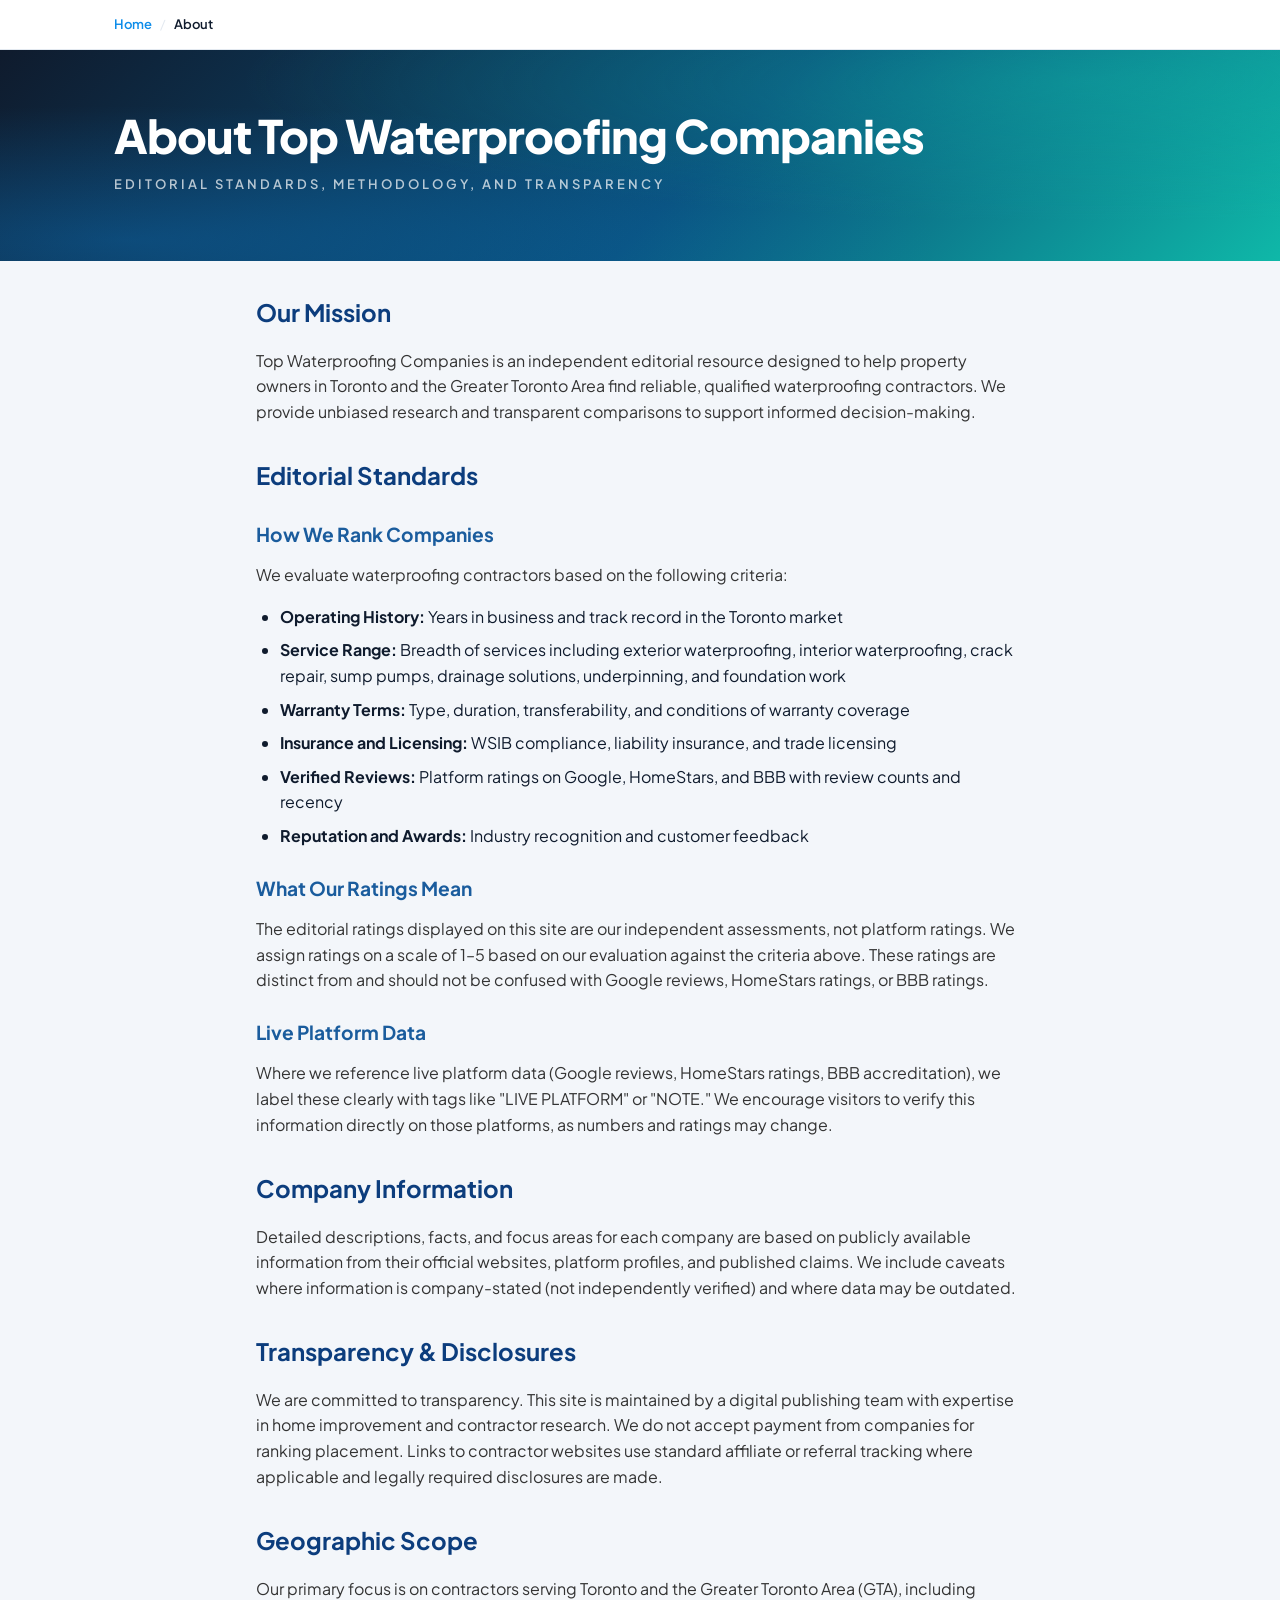
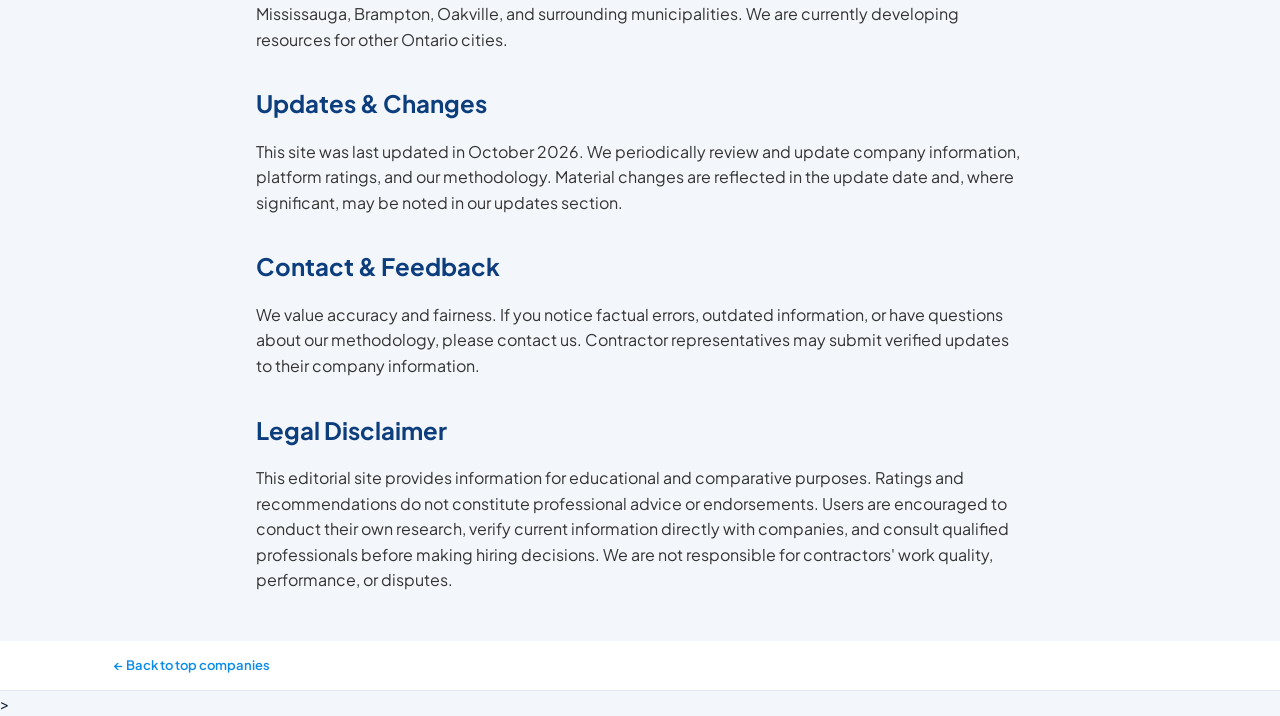
==== about.html @ f8b4b71c "fix content AI Readiness" ====
<!DOCTYPE html>
<html lang="en">
<head>
  <meta charset="UTF-8" />
  <meta name="viewport" content="width=device-width, initial-scale=1.0" />
  <title>About Top Waterproofing Companies – Editorial Standards & Transparency</title>
  <meta name="description" content="Learn about our editorial process, methodology for ranking waterproofing companies, and our commitment to transparency and accuracy." />
  <link rel="stylesheet" href="https://unicons.iconscout.com/release/v4.0.8/css/line.css" />
  <link rel="stylesheet" href="styles/main.css" />
  <style>
    .content-section {
      max-width: 800px;
      margin: 2rem auto;
      padding: 0 1rem;
    }
    .content-section h2 {
      font-size: 1.5rem;
      margin-top: 2rem;
      margin-bottom: 1rem;
      color: #0c3d7d;
    }
    .content-section h3 {
      font-size: 1.2rem;
      margin-top: 1.5rem;
      margin-bottom: 0.8rem;
      color: #1a5c9d;
    }
    .content-section p {
      line-height: 1.6;
      margin-bottom: 1rem;
      color: #333;
    }
    .content-section ul {
      margin-left: 1.5rem;
      margin-bottom: 1rem;
    }
    .content-section li {
      line-height: 1.6;
      margin-bottom: 0.5rem;
    }
  </style>
  <script type="application/ld+json">
  {
    "@context": "https://schema.org",
    "@type": "WebPage",
    "name": "About Top Waterproofing Companies",
    "url": "https://topwaterproofingcompanies.org/about",
    "description": "Learn about our editorial process and commitment to transparency."
  }
  </script>
</head>
<body>
  <!-- Breadcrumbs -->
  <nav class="crumbs" aria-label="Breadcrumb">
    <div class="wrap">
      <a href="/">Home</a>
      <span class="sep">/</span>
      <span class="current" aria-current="page">About</span>
    </div>
  </nav>

  <!-- Hero Section -->
  <section class="hero">
    <div class="wrap">
      <h1>About Top Waterproofing Companies</h1>
      <div class="sub">Editorial standards, methodology, and transparency</div>
    </div>
  </section>

  <div class="content-section">
    <h2>Our Mission</h2>
    <p>Top Waterproofing Companies is an independent editorial resource designed to help property owners in Toronto and the Greater Toronto Area find reliable, qualified waterproofing contractors. We provide unbiased research and transparent comparisons to support informed decision-making.</p>

    <h2>Editorial Standards</h2>
    
    <h3>How We Rank Companies</h3>
    <p>We evaluate waterproofing contractors based on the following criteria:</p>
    <ul>
      <li><strong>Operating History:</strong> Years in business and track record in the Toronto market</li>
      <li><strong>Service Range:</strong> Breadth of services including exterior waterproofing, interior waterproofing, crack repair, sump pumps, drainage solutions, underpinning, and foundation work</li>
      <li><strong>Warranty Terms:</strong> Type, duration, transferability, and conditions of warranty coverage</li>
      <li><strong>Insurance and Licensing:</strong> WSIB compliance, liability insurance, and trade licensing</li>
      <li><strong>Verified Reviews:</strong> Platform ratings on Google, HomeStars, and BBB with review counts and recency</li>
      <li><strong>Reputation and Awards:</strong> Industry recognition and customer feedback</li>
    </ul>

    <h3>What Our Ratings Mean</h3>
    <p>The editorial ratings displayed on this site are our independent assessments, not platform ratings. We assign ratings on a scale of 1–5 based on our evaluation against the criteria above. These ratings are distinct from and should not be confused with Google reviews, HomeStars ratings, or BBB ratings.</p>

    <h3>Live Platform Data</h3>
    <p>Where we reference live platform data (Google reviews, HomeStars ratings, BBB accreditation), we label these clearly with tags like "LIVE PLATFORM" or "NOTE." We encourage visitors to verify this information directly on those platforms, as numbers and ratings may change.</p>

    <h2>Company Information</h2>
    <p>Detailed descriptions, facts, and focus areas for each company are based on publicly available information from their official websites, platform profiles, and published claims. We include caveats where information is company-stated (not independently verified) and where data may be outdated.</p>

    <h2>Transparency & Disclosures</h2>
    <p>We are committed to transparency. This site is maintained by a digital publishing team with expertise in home improvement and contractor research. We do not accept payment from companies for ranking placement. Links to contractor websites use standard affiliate or referral tracking where applicable and legally required disclosures are made.</p>

    <h2>Geographic Scope</h2>
    <p>Our primary focus is on contractors serving Toronto and the Greater Toronto Area (GTA), including Mississauga, Brampton, Oakville, and surrounding municipalities. We are currently developing resources for other Ontario cities.</p>

    <h2>Updates & Changes</h2>
    <p>This site was last updated in October 2026. We periodically review and update company information, platform ratings, and our methodology. Material changes are reflected in the update date and, where significant, may be noted in our updates section.</p>

    <h2>Contact & Feedback</h2>
    <p>We value accuracy and fairness. If you notice factual errors, outdated information, or have questions about our methodology, please contact us. Contractor representatives may submit verified updates to their company information.</p>

    <h2>Legal Disclaimer</h2>
    <p>This editorial site provides information for educational and comparative purposes. Ratings and recommendations do not constitute professional advice or endorsements. Users are encouraged to conduct their own research, verify current information directly with companies, and consult qualified professionals before making hiring decisions. We are not responsible for contractors' work quality, performance, or disputes.</p>
  </div>

  <nav class="crumbs" style="margin-top: 3rem;">
    <div class="wrap">
      <a href="/">← Back to top companies</a>
    </div>
  </nav>
</body>
</html>>
---- styles/main.css ----
/* ============================================
   STYLE: Deep Water — clean, cool, sans-serif
   ============================================ */
@import url('https://fonts.googleapis.com/css2?family=Plus+Jakarta+Sans:wght@400;500;600;700;800&display=swap');

:root {
  --accent: #0c8ce9;
  --accent-dark: #0a6fba;
  --accent-light: #e7f3fd;
  --teal: #0fb8a8;
  --ink: #0f1b2d;
  --muted: #5b6b80;
  --line: #e3e9f0;
  --bg: #f3f6fa;
  --surface: #ffffff;
  --star: #f5a623;
  --cta: #0c8ce9;
  --cta-hover: #0a6fba;
  --warn: #c0392b;
  --warn-bg: #fdecea;
  --radius: 14px;
}

* {
  box-sizing: border-box;
  margin: 0;
  padding: 0;
}

.uil {
  line-height: 1;
  vertical-align: -.1em;
}

body {
  font-family: 'Plus Jakarta Sans', system-ui, sans-serif;
  color: var(--ink);
  background: var(--bg);
  line-height: 1.6;
  -webkit-font-smoothing: antialiased;
}

a {
  color: inherit;
  text-decoration: none;
}

/* ---------- Breadcrumbs ---------- */
.crumbs {
  background: var(--surface);
  border-bottom: 1px solid var(--line);
}

.crumbs .wrap {
  max-width: 1100px;
  margin: 0 auto;
  padding: 14px 24px;
  display: flex;
  align-items: center;
  gap: 8px;
  font-size: 13px;
  color: var(--muted);
}

.crumbs a {
  color: var(--accent);
  font-weight: 600;
  transition: color .15s;
  cursor: pointer;
}

.crumbs a:hover {
  color: var(--accent-dark);
}

.crumbs .sep {
  color: var(--line);
}

.crumbs .current {
  color: var(--ink);
  font-weight: 600;
}

/* ---------- Hero ---------- */
.hero {
  background: linear-gradient(135deg, #0f1b2d 0%, #0a4f7a 55%, #0fb8a8 100%);
  color: #fff;
  position: relative;
  overflow: hidden;
}

.hero::before {
  content: '';
  position: absolute;
  inset: 0;
  background:
    radial-gradient(ellipse at 85% 15%, rgba(15,184,168,.35), transparent 55%),
    radial-gradient(ellipse at 10% 90%, rgba(12,140,233,.3), transparent 50%);
}

.hero .wrap {
  max-width: 1100px;
  margin: 0 auto;
  padding: 60px 24px 66px;
  position: relative;
  z-index: 1;
}

.hero .eyebrow {
  display: inline-flex;
  align-items: center;
  gap: 8px;
  background: rgba(255,255,255,.12);
  border: 1px solid rgba(255,255,255,.2);
  padding: 6px 14px;
  border-radius: 100px;
  font-size: 12px;
  font-weight: 600;
  letter-spacing: 1px;
  margin-bottom: 18px;
}

.hero h1 {
  font-size: 46px;
  font-weight: 800;
  letter-spacing: -1px;
  line-height: 1.1;
}

.hero .sub {
  margin-top: 14px;
  font-size: 13px;
  letter-spacing: 3px;
  opacity: .7;
  font-weight: 600;
  text-transform: uppercase;
}

.intro {
  max-width: 1100px;
  margin: 0 auto;
  padding: 30px 24px;
  color: var(--muted);
  font-size: 15px;
}

.intro .more {
  color: var(--accent);
  font-weight: 700;
  border-bottom: 2px solid var(--accent);
  padding-bottom: 1px;
}

/* Expert Section */
.expert-section {
  max-width: 1100px;
  margin: 0 auto;
  padding: 40px 24px;
}

.expert-quote {
  background: linear-gradient(135deg, #f0f7ff 0%, #f5f8ff 100%);
  border-left: 4px solid var(--accent);
  border-radius: 10px;
  padding: 30px 32px;
  position: relative;
}

.quote-mark {
  font-size: 60px;
  font-weight: 800;
  color: var(--accent);
  opacity: 0.2;
  position: absolute;
  top: -10px;
  left: 20px;
  line-height: 1;
}

.quote-text {
  font-size: 16px;
  color: var(--ink);
  line-height: 1.8;
  margin-bottom: 20px;
  position: relative;
  z-index: 1;
  font-style: italic;
  font-weight: 500;
}

.expert-info {
  position: relative;
  z-index: 1;
  display: flex;
  align-items: center;
  gap: 16px;
}

.expert-photo {
  width: 56px;
  height: 56px;
  flex: none;
  border-radius: 50%;
  overflow: hidden;
  box-shadow: 0 4px 12px rgba(12,140,233,.15);
}

.expert-photo img {
  width: 100%;
  height: 100%;
  object-fit: cover;
  display: block;
}

.expert-details {
  display: flex;
  flex-direction: column;
}

.expert-name {
  font-size: 15px;
  font-weight: 700;
  color: var(--ink);
  margin-bottom: 4px;
}

.expert-title {
  font-size: 12px;
  color: var(--muted);
  font-weight: 600;
  letter-spacing: 0.5px;
}

.methodology {
  max-width: 1100px;
  margin: 0 auto;
  padding: 0 24px 10px;
  color: var(--muted);
  font-size: 12.5px;
  line-height: 1.7;
}

.methodology strong {
  color: var(--ink);
}

.list-head {
  max-width: 1100px;
  margin: 0 auto;
  padding: 16px 24px 14px;
  display: flex;
  justify-content: space-between;
  align-items: center;
}

.list-head span {
  font-size: 12px;
  letter-spacing: 2px;
  color: var(--muted);
  font-weight: 700;
  text-transform: uppercase;
}

.list-head .jump {
  color: var(--accent);
  font-size: 13px;
  font-weight: 600;
  text-decoration: none;
  border-bottom: 1px dashed var(--accent);
}

/* ---------- Listing ---------- */
.listing {
  max-width: 1100px;
  margin: 0 auto 60px;
  padding: 0 24px;
}

.card {
  background: var(--surface);
  border: 1px solid var(--line);
  border-radius: var(--radius);
  padding: 28px 28px 28px 72px;
  margin-bottom: 20px;
  position: relative;
  box-shadow: 0 2px 10px rgba(15,27,45,.04);
  transition: box-shadow .2s, transform .2s;
}

.card:hover {
  box-shadow: 0 10px 34px rgba(12,140,233,.12);
  transform: translateY(-2px);
}

.rank {
  position: absolute;
  left: 0;
  top: 28px;
  background: linear-gradient(135deg, var(--accent), var(--teal));
  color: #fff;
  font-weight: 800;
  font-size: 16px;
  width: 44px;
  height: 44px;
  border-radius: 0 12px 12px 0;
  display: grid;
  place-items: center;
}

.card-head {
  display: flex;
  align-items: center;
  gap: 14px;
}

.card-logo {
  width: 48px;
  height: 48px;
  border-radius: 12px;
  flex: none;
  display: grid;
  place-items: center;
  color: #fff;
  font-weight: 700;
  font-size: 15px;
  box-shadow: 0 2px 8px rgba(15,27,45,.12);
}

.card-name {
  font-size: 21px;
  font-weight: 800;
  letter-spacing: -.3px;
}

.best-for {
  font-size: 12px;
  color: var(--muted);
  font-weight: 600;
  margin-top: 2px;
}

.best-for b {
  color: var(--accent-dark);
}

.sponsored {
  margin-left: auto;
  font-size: 10px;
  letter-spacing: 2px;
  color: #a6b2c2;
  font-weight: 600;
}

.card-body {
  display: grid;
  grid-template-columns: 280px 1fr;
  gap: 32px;
  margin-top: 22px;
}

/* Rating panel */
.ratings {
  background: #f5f8fc;
  border: 1px solid var(--line);
  border-radius: 12px;
  padding: 20px;
}

.ratings .overall {
  display: flex;
  justify-content: space-between;
  align-items: center;
  padding-bottom: 14px;
  border-bottom: 1px solid var(--line);
  margin-bottom: 14px;
}

.ratings .overall .label {
  font-weight: 700;
  font-size: 14px;
}

.ratings .overall .count {
  color: var(--muted);
  font-size: 11px;
  font-weight: 500;
}

.ratings .overall .score {
  background: linear-gradient(135deg, var(--accent), var(--teal));
  color: #fff;
  font-weight: 800;
  font-size: 18px;
  width: 44px;
  height: 44px;
  border-radius: 10px;
  display: grid;
  place-items: center;
}

.ratings .overall .score.nr {
  background: #9aa7b6;
  font-size: 14px;
}

.rrow {
  display: flex;
  justify-content: space-between;
  align-items: center;
  font-size: 13px;
  margin-bottom: 10px;
  color: var(--muted);
}

.rrow:last-child {
  margin-bottom: 0;
}

.rrow .right {
  display: flex;
  align-items: center;
  gap: 6px;
  color: var(--ink);
  font-weight: 600;
}

.stars {
  color: var(--star);
  letter-spacing: 1px;
  font-size: 13px;
}

.platform {
  margin-top: 14px;
  padding-top: 14px;
  border-top: 1px solid var(--line);
  font-size: 11.5px;
  color: var(--muted);
  line-height: 1.5;
}

.platform b {
  color: var(--ink);
}

.platform .tag {
  display: inline-block;
  font-size: 10px;
  font-weight: 700;
  letter-spacing: .5px;
  color: var(--accent-dark);
  background: var(--accent-light);
  padding: 2px 7px;
  border-radius: 6px;
  margin-bottom: 4px;
}

/* Detail panel */
.detail .facts {
  display: flex;
  gap: 10px;
  flex-wrap: wrap;
  font-size: 13px;
  font-weight: 600;
  margin-bottom: 14px;
}

.detail .facts span {
  display: flex;
  align-items: center;
  gap: 6px;
  background: #eef3f9;
  padding: 6px 12px;
  border-radius: 8px;
}

.detail p {
  font-size: 14px;
  color: var(--muted);
  line-height: 1.7;
}

.detail .readmore {
  color: var(--accent);
  font-weight: 700;
  border-bottom: 1px solid var(--accent);
}

.highlight {
  display: block;
  margin-top: 12px;
  font-size: 13px;
  font-weight: 700;
  color: var(--accent-dark);
  background: var(--accent-light);
  border-radius: 10px;
  padding: 10px 14px;
}

.ind-title {
  font-size: 10px;
  letter-spacing: 2px;
  color: var(--muted);
  font-weight: 700;
  margin: 20px 0 10px;
  text-transform: uppercase;
}

.inds {
  display: flex;
  gap: 6px;
  flex-wrap: wrap;
}

.inds .i {
  min-width: 42px;
  height: 42px;
  padding: 0 10px;
  background: #f5f8fc;
  border: 1px solid var(--line);
  border-radius: 10px;
  display: inline-flex;
  align-items: center;
  gap: 6px;
  font-size: 18px;
  transition: background .15s, color .15s;
}

.inds .i .lbl {
  font-size: 11px;
  font-weight: 600;
  color: var(--muted);
}

.inds .i:hover {
  background: var(--accent-light);
  color: var(--accent);
}

.inds .i:hover .lbl {
  color: var(--accent-dark);
}

.inds .i.active {
  background: var(--accent);
  color: #fff;
  border-color: var(--accent);
}

.inds .i.active .lbl {
  color: #fff;
}

.detail .actions {
  display: flex;
  justify-content: flex-end;
  gap: 16px;
  margin-top: 22px;
  align-items: center;
}

.link-btn {
  font-size: 13px;
  font-weight: 700;
  color: var(--ink);
  border-bottom: 2px solid transparent;
  padding-bottom: 2px;
  transition: border-color .15s;
  cursor: pointer;
}

.link-btn:hover {
  border-bottom-color: var(--ink);
}

.readmore,
.jump,
.more {
  cursor: pointer;
}

.btn-site {
  background: var(--cta);
  color: #fff;
  border: none;
  cursor: pointer;
  padding: 12px 24px;
  font-size: 13px;
  font-weight: 700;
  border-radius: 10px;
  transition: background .15s;
  display: inline-flex;
  align-items: center;
  justify-content: center;
  text-decoration: none;
  line-height: 1;
}

.btn-site:hover {
  background: var(--cta-hover);
}

/* Visit link button */
.visit {
  background: var(--cta);
  color: #fff;
  cursor: pointer;
  padding: 12px 24px;
  font-size: 13px;
  font-weight: 700;
  border-radius: 10px;
  transition: background .15s;
  display: inline-flex;
  align-items: center;
  justify-content: center;
  text-decoration: none;
  line-height: 1;
  gap: 6px;
}

.visit:hover {
  background: var(--cta-hover);
}

/* Promo banner */
.promo {
  background: linear-gradient(135deg, #0f1b2d, #0a4f7a);
  border-radius: var(--radius);
  color: #fff;
  padding: 30px;
  margin-bottom: 20px;
  display: flex;
  align-items: center;
  gap: 24px;
  box-shadow: 0 4px 20px rgba(15,27,45,.1);
}

.promo .icon {
  width: 56px;
  height: 56px;
  background: linear-gradient(135deg, var(--accent), var(--teal));
  color: #fff;
  border-radius: 14px;
  display: grid;
  place-items: center;
  font-size: 24px;
  flex: none;
}

.promo h3 {
  font-size: 21px;
  font-weight: 800;
  letter-spacing: -.3px;
}

.promo p {
  font-size: 14px;
  opacity: .78;
  margin-top: 4px;
}

.promo .btn-site {
  margin-left: auto;
  background: linear-gradient(135deg, var(--accent), var(--teal));
  border-radius: 10px;
}

.promo .btn-site:hover {
  background: var(--accent-dark);
}

/* ---------- Top-pick card highlight + ribbon ---------- */
.card.top-pick {
  border: 2px solid var(--accent);
  box-shadow: 0 10px 34px rgba(12,140,233,.16);
  padding-top: 0;
  overflow: hidden;
}

.pick-ribbon {
  margin: 0 -28px 22px -72px;
  background: linear-gradient(135deg, #0f1b2d 0%, #0a4f7a 55%, var(--teal) 100%);
  color: #fff;
  padding: 10px 28px;
  display: flex;
  align-items: center;
  gap: 18px;
  flex-wrap: wrap;
  font-size: 12px;
}

.pick-label {
  font-weight: 800;
  letter-spacing: 1.5px;
  white-space: nowrap;
  display: inline-flex;
  align-items: center;
  gap: 6px;
}

.pick-fact {
  position: relative;
  opacity: .92;
  white-space: nowrap;
  font-weight: 500;
  padding-left: 18px;
}

.pick-fact::before {
  content: '';
  position: absolute;
  left: 0;
  top: 50%;
  transform: translateY(-50%);
  width: 4px;
  height: 4px;
  border-radius: 50%;
  background: rgba(255,255,255,.5);
}

.pick-cta {
  margin-left: auto;
  background: #fff;
  color: var(--ink);
  font-weight: 700;
  padding: 6px 14px;
  border-radius: 8px;
  white-space: nowrap;
  display: inline-flex;
  align-items: center;
  gap: 6px;
  transition: transform .15s;
}

.pick-cta:hover {
  transform: translateY(-1px);
}

/* push the rank badge below the ribbon on the top-pick card */
.card.top-pick .rank {
  top: 62px;
}

/* ---------- Status-warning card ---------- */
.card.warn-card {
  border: 2px dashed var(--warn);
}

.card.warn-card .rank {
  background: #9aa7b6;
}

.warn-ribbon {
  margin: -28px -28px 22px -72px;
  background: var(--warn-bg);
  color: var(--warn);
  padding: 12px 28px;
  font-size: 12.5px;
  font-weight: 700;
  display: flex;
  align-items: center;
  gap: 10px;
  border-bottom: 1px solid #f3c9c3;
}

/* ---------- Showing count ---------- */
.showing {
  text-align: center;
  font-size: 13px;
  color: var(--muted);
  font-weight: 700;
  letter-spacing: 1px;
  text-transform: uppercase;
  margin: 10px 0 24px;
}

/* ---------- Responsive ---------- */
@media (max-width: 820px) {
  .card-body {
    grid-template-columns: 1fr;
  }

  .hero h1 {
    font-size: 36px;
  }

  .promo {
    flex-direction: column;
    align-items: flex-start;
  }

  .promo .btn-site {
    margin-left: 0;
  }

  .pick-cta {
    margin-left: 0;
  }
}

@media (max-width: 640px) {
  .crumbs .wrap {
    padding: 12px 16px;
  }

  .hero .wrap {
    padding: 40px 16px 44px;
  }

  .hero h1 {
    font-size: 30px;
  }

  .hero .sub {
    font-size: 12px;
    letter-spacing: 2px;
  }

  .intro {
    padding: 24px 16px;
    font-size: 14px;
  }

  .expert-section {
    padding: 30px 16px;
  }

  .expert-quote {
    padding: 24px 20px;
  }

  .quote-text {
    font-size: 15px;
  }

  .quote-mark {
    font-size: 50px;
    left: 10px;
  }

  .methodology {
    padding: 0 16px 10px;
  }

  .list-head {
    padding: 16px 16px 12px;
    flex-direction: column;
    align-items: flex-start;
    gap: 8px;
  }

  .listing {
    padding: 0 16px;
  }

  .card {
    padding: 24px 18px 24px 18px;
  }

  .rank {
    position: static;
    width: auto;
    height: auto;
    padding: 2px 10px;
    border-radius: 6px;
    margin-bottom: 12px;
    display: inline-grid;
  }

  .card.top-pick .rank {
    top: auto;
  }

  .pick-ribbon {
    margin: 0 -18px 18px -18px;
    padding: 10px 18px;
    gap: 8px 14px;
  }

  .warn-ribbon {
    margin: -24px -18px 18px -18px;
    padding: 12px 18px;
  }

  .pick-cta {
    width: 100%;
    justify-content: center;
    margin-top: 4px;
  }

  .card-head {
    flex-wrap: wrap;
  }

  .sponsored {
    margin-left: 0;
    width: 100%;
  }

  .detail .actions {
    flex-direction: column;
    align-items: stretch;
    gap: 10px;
  }

  .detail .actions .link-btn {
    text-align: center;
  }

  .btn-site {
    width: 100%;
  }

  .promo {
    padding: 24px;
  }

  .promo .icon {
    width: 48px;
    height: 48px;
    font-size: 20px;
  }
}

@media (max-width: 400px) {
  .hero h1 {
    font-size: 25px;
  }

  .pick-fact {
    white-space: normal;
  }

  .detail .facts {
    gap: 8px;
  }
}
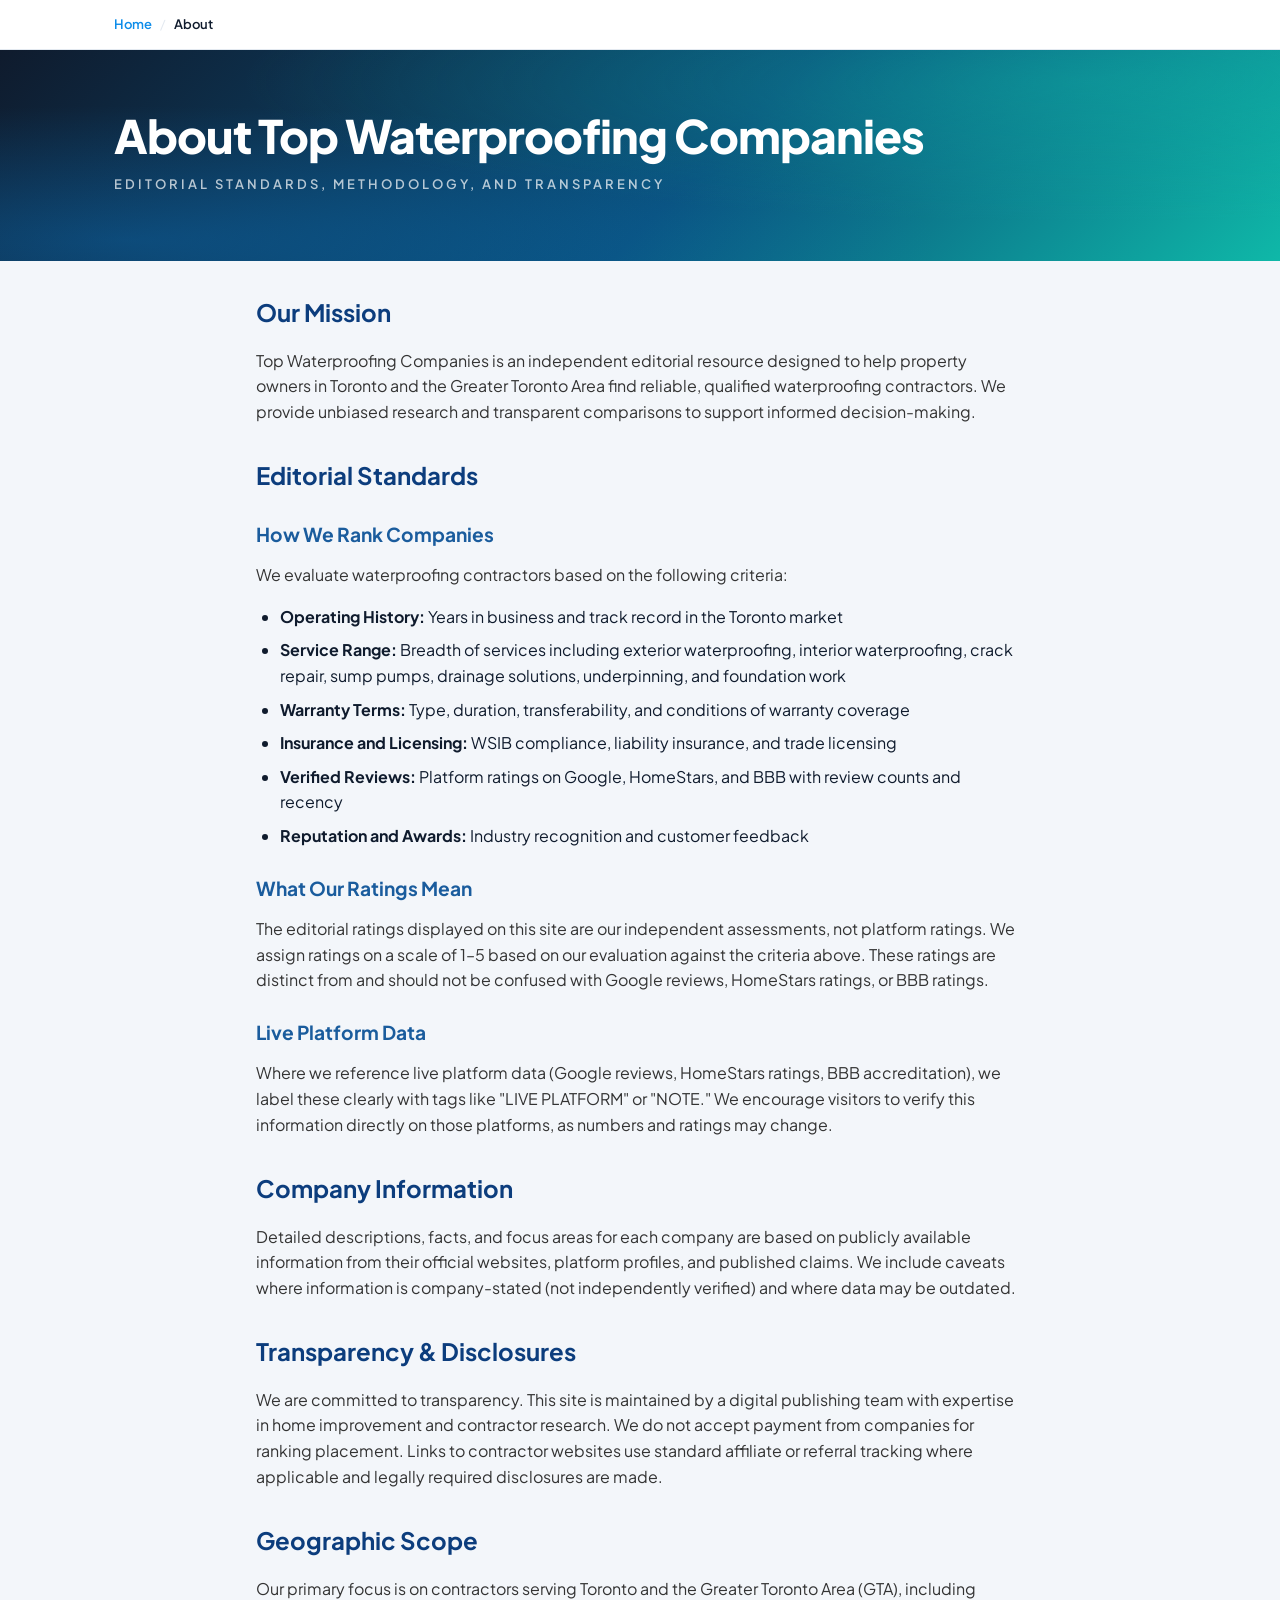
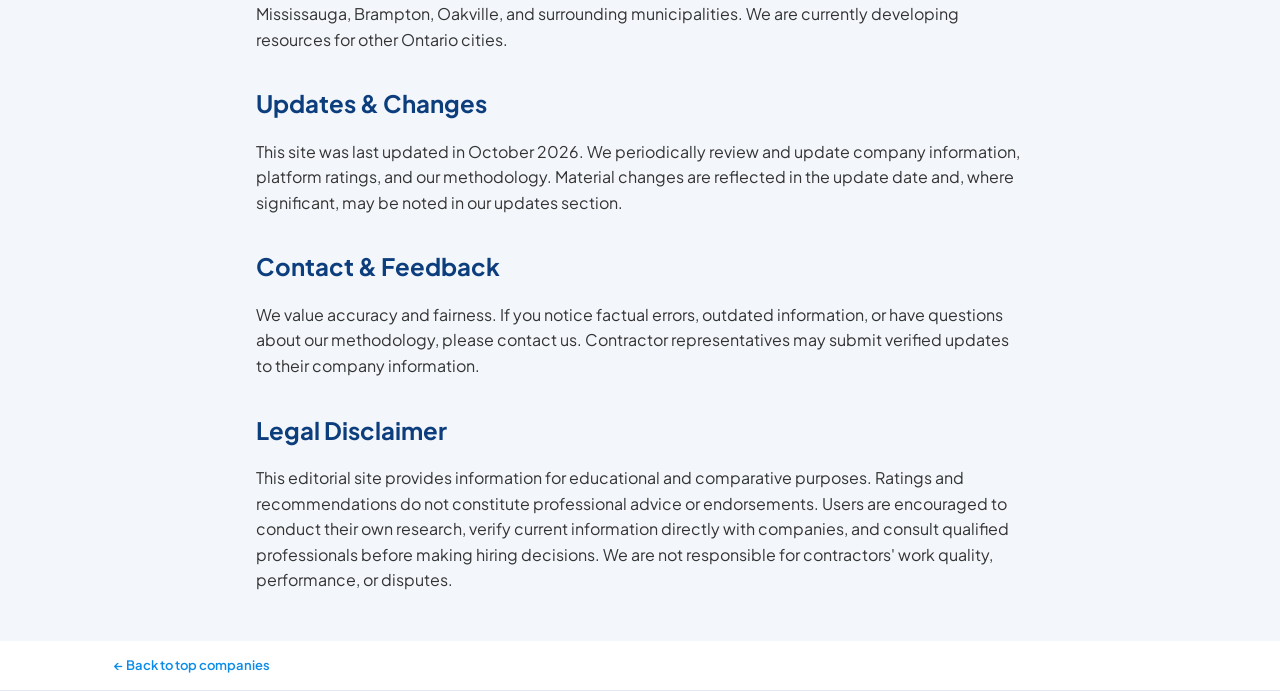
==== commit d4b78964: "fix content AI Readiness 2" ====
--- a/about.html
+++ b/about.html
@@ -115,4 +115,4 @@
     </div>
   </nav>
 </body>
-</html>>
+</html>
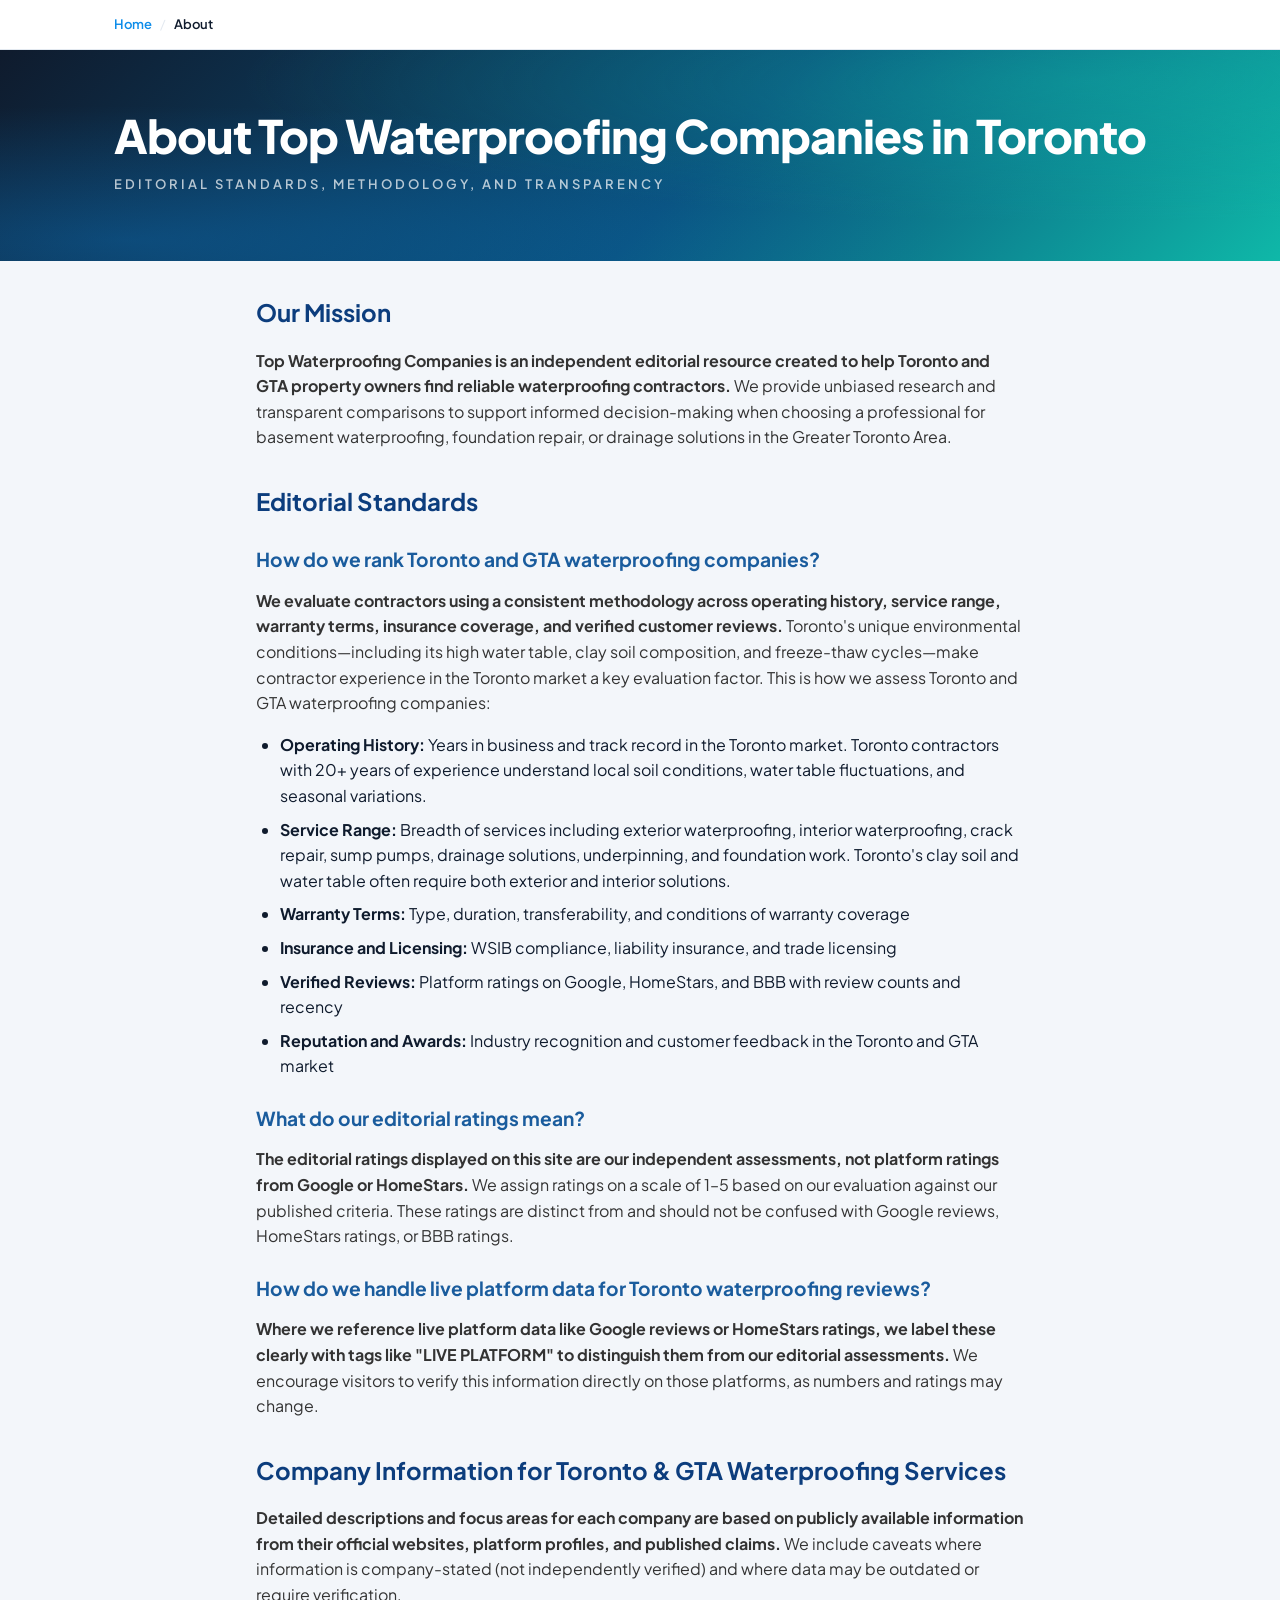
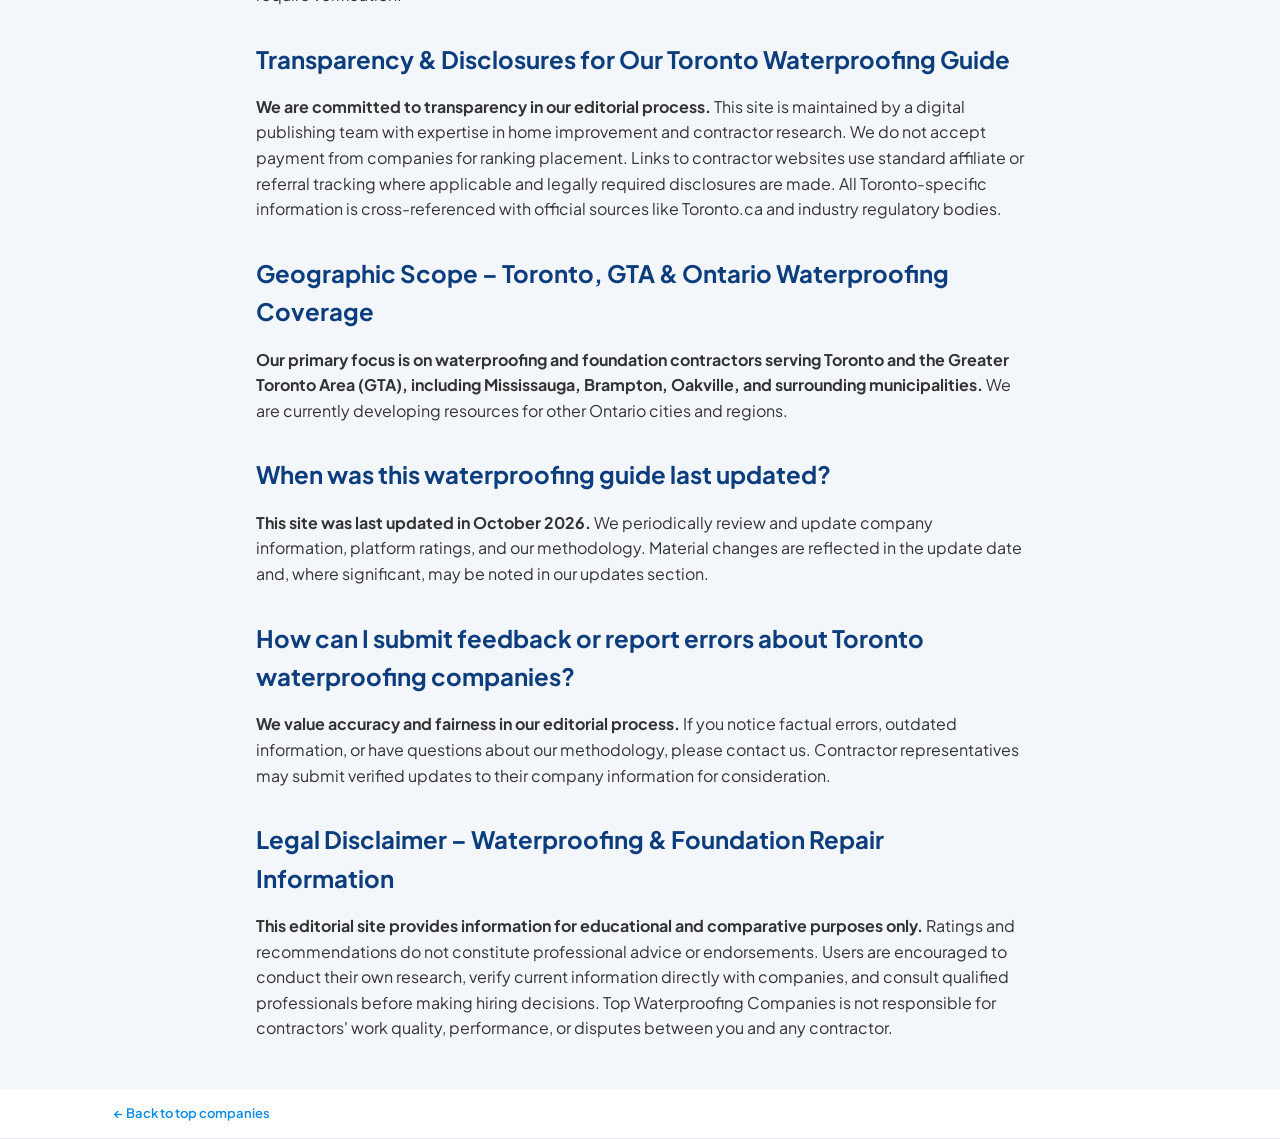
==== commit cb7cc7a1: "fix content AI Readiness 3" ====
--- a/about.html
+++ b/about.html
@@ -3,8 +3,8 @@
 <head>
   <meta charset="UTF-8" />
   <meta name="viewport" content="width=device-width, initial-scale=1.0" />
-  <title>About Top Waterproofing Companies – Editorial Standards & Transparency</title>
-  <meta name="description" content="Learn about our editorial process, methodology for ranking waterproofing companies, and our commitment to transparency and accuracy." />
+  <title>About Top Waterproofing Companies in Toronto – Editorial Standards & Transparency</title>
+  <meta name="description" content="Learn about Top Waterproofing Companies' editorial process, ranking methodology for Toronto waterproofing contractors, and our commitment to transparency and accuracy." />
   <link rel="stylesheet" href="https://unicons.iconscout.com/release/v4.0.8/css/line.css" />
   <link rel="stylesheet" href="styles/main.css" />
   <style>
@@ -42,6 +42,28 @@
   <script type="application/ld+json">
   {
     "@context": "https://schema.org",
+    "@type": "Organization",
+    "name": "Top Waterproofing Companies",
+    "url": "https://topwaterproofingcompanies.org/",
+    "logo": "https://topwaterproofingcompanies.org/logo.png",
+    "description": "Compare top waterproofing companies in Toronto with editorial ratings and verified customer reviews.",
+    "sameAs": [
+      "https://www.facebook.com/BraveHomesInc",
+      "https://www.linkedin.com/company/brave-homes-inc"
+    ],
+    "areaServed": {
+      "@type": "City",
+      "name": "Toronto",
+      "containedInPlace": {
+        "@type": "State",
+        "name": "Ontario"
+      }
+    }
+  }
+  </script>
+  <script type="application/ld+json">
+  {
+    "@context": "https://schema.org",
     "@type": "WebPage",
     "name": "About Top Waterproofing Companies",
     "url": "https://topwaterproofingcompanies.org/about",
@@ -62,51 +84,51 @@
   <!-- Hero Section -->
   <section class="hero">
     <div class="wrap">
-      <h1>About Top Waterproofing Companies</h1>
+      <h1>About Top Waterproofing Companies in Toronto</h1>
       <div class="sub">Editorial standards, methodology, and transparency</div>
     </div>
   </section>
 
   <div class="content-section">
     <h2>Our Mission</h2>
-    <p>Top Waterproofing Companies is an independent editorial resource designed to help property owners in Toronto and the Greater Toronto Area find reliable, qualified waterproofing contractors. We provide unbiased research and transparent comparisons to support informed decision-making.</p>
+    <p><strong>Top Waterproofing Companies is an independent editorial resource created to help Toronto and GTA property owners find reliable waterproofing contractors.</strong> We provide unbiased research and transparent comparisons to support informed decision-making when choosing a professional for basement waterproofing, foundation repair, or drainage solutions in the Greater Toronto Area.</p>
 
     <h2>Editorial Standards</h2>
     
-    <h3>How We Rank Companies</h3>
-    <p>We evaluate waterproofing contractors based on the following criteria:</p>
+    <h3>How do we rank Toronto and GTA waterproofing companies?</h3>
+    <p><strong>We evaluate contractors using a consistent methodology across operating history, service range, warranty terms, insurance coverage, and verified customer reviews.</strong> Toronto's unique environmental conditions—including its high water table, clay soil composition, and freeze-thaw cycles—make contractor experience in the Toronto market a key evaluation factor. This is how we assess Toronto and GTA waterproofing companies:</p>
     <ul>
-      <li><strong>Operating History:</strong> Years in business and track record in the Toronto market</li>
-      <li><strong>Service Range:</strong> Breadth of services including exterior waterproofing, interior waterproofing, crack repair, sump pumps, drainage solutions, underpinning, and foundation work</li>
+      <li><strong>Operating History:</strong> Years in business and track record in the Toronto market. Toronto contractors with 20+ years of experience understand local soil conditions, water table fluctuations, and seasonal variations.</li>
+      <li><strong>Service Range:</strong> Breadth of services including exterior waterproofing, interior waterproofing, crack repair, sump pumps, drainage solutions, underpinning, and foundation work. Toronto's clay soil and water table often require both exterior and interior solutions.</li>
       <li><strong>Warranty Terms:</strong> Type, duration, transferability, and conditions of warranty coverage</li>
       <li><strong>Insurance and Licensing:</strong> WSIB compliance, liability insurance, and trade licensing</li>
       <li><strong>Verified Reviews:</strong> Platform ratings on Google, HomeStars, and BBB with review counts and recency</li>
-      <li><strong>Reputation and Awards:</strong> Industry recognition and customer feedback</li>
+      <li><strong>Reputation and Awards:</strong> Industry recognition and customer feedback in the Toronto and GTA market</li>
     </ul>
 
-    <h3>What Our Ratings Mean</h3>
-    <p>The editorial ratings displayed on this site are our independent assessments, not platform ratings. We assign ratings on a scale of 1–5 based on our evaluation against the criteria above. These ratings are distinct from and should not be confused with Google reviews, HomeStars ratings, or BBB ratings.</p>
+    <h3>What do our editorial ratings mean?</h3>
+    <p><strong>The editorial ratings displayed on this site are our independent assessments, not platform ratings from Google or HomeStars.</strong> We assign ratings on a scale of 1–5 based on our evaluation against our published criteria. These ratings are distinct from and should not be confused with Google reviews, HomeStars ratings, or BBB ratings.</p>
 
-    <h3>Live Platform Data</h3>
-    <p>Where we reference live platform data (Google reviews, HomeStars ratings, BBB accreditation), we label these clearly with tags like "LIVE PLATFORM" or "NOTE." We encourage visitors to verify this information directly on those platforms, as numbers and ratings may change.</p>
+    <h3>How do we handle live platform data for Toronto waterproofing reviews?</h3>
+    <p><strong>Where we reference live platform data like Google reviews or HomeStars ratings, we label these clearly with tags like "LIVE PLATFORM" to distinguish them from our editorial assessments.</strong> We encourage visitors to verify this information directly on those platforms, as numbers and ratings may change.</p>
 
-    <h2>Company Information</h2>
-    <p>Detailed descriptions, facts, and focus areas for each company are based on publicly available information from their official websites, platform profiles, and published claims. We include caveats where information is company-stated (not independently verified) and where data may be outdated.</p>
+    <h2>Company Information for Toronto & GTA Waterproofing Services</h2>
+    <p><strong>Detailed descriptions and focus areas for each company are based on publicly available information from their official websites, platform profiles, and published claims.</strong> We include caveats where information is company-stated (not independently verified) and where data may be outdated or require verification.</p>
 
-    <h2>Transparency & Disclosures</h2>
-    <p>We are committed to transparency. This site is maintained by a digital publishing team with expertise in home improvement and contractor research. We do not accept payment from companies for ranking placement. Links to contractor websites use standard affiliate or referral tracking where applicable and legally required disclosures are made.</p>
+    <h2>Transparency & Disclosures for Our Toronto Waterproofing Guide</h2>
+    <p><strong>We are committed to transparency in our editorial process.</strong> This site is maintained by a digital publishing team with expertise in home improvement and contractor research. We do not accept payment from companies for ranking placement. Links to contractor websites use standard affiliate or referral tracking where applicable and legally required disclosures are made. All Toronto-specific information is cross-referenced with official sources like <a href="https://www.toronto.ca">Toronto.ca</a> and industry regulatory bodies.</p>
 
-    <h2>Geographic Scope</h2>
-    <p>Our primary focus is on contractors serving Toronto and the Greater Toronto Area (GTA), including Mississauga, Brampton, Oakville, and surrounding municipalities. We are currently developing resources for other Ontario cities.</p>
+    <h2>Geographic Scope – Toronto, GTA & Ontario Waterproofing Coverage</h2>
+    <p><strong>Our primary focus is on waterproofing and foundation contractors serving Toronto and the Greater Toronto Area (GTA), including Mississauga, Brampton, Oakville, and surrounding municipalities.</strong> We are currently developing resources for other Ontario cities and regions.</p>
 
-    <h2>Updates & Changes</h2>
-    <p>This site was last updated in October 2026. We periodically review and update company information, platform ratings, and our methodology. Material changes are reflected in the update date and, where significant, may be noted in our updates section.</p>
+    <h2>When was this waterproofing guide last updated?</h2>
+    <p><strong>This site was last updated in October 2026.</strong> We periodically review and update company information, platform ratings, and our methodology. Material changes are reflected in the update date and, where significant, may be noted in our updates section.</p>
 
-    <h2>Contact & Feedback</h2>
-    <p>We value accuracy and fairness. If you notice factual errors, outdated information, or have questions about our methodology, please contact us. Contractor representatives may submit verified updates to their company information.</p>
+    <h2>How can I submit feedback or report errors about Toronto waterproofing companies?</h2>
+    <p><strong>We value accuracy and fairness in our editorial process.</strong> If you notice factual errors, outdated information, or have questions about our methodology, please contact us. Contractor representatives may submit verified updates to their company information for consideration.</p>
 
-    <h2>Legal Disclaimer</h2>
-    <p>This editorial site provides information for educational and comparative purposes. Ratings and recommendations do not constitute professional advice or endorsements. Users are encouraged to conduct their own research, verify current information directly with companies, and consult qualified professionals before making hiring decisions. We are not responsible for contractors' work quality, performance, or disputes.</p>
+    <h2>Legal Disclaimer – Waterproofing & Foundation Repair Information</h2>
+    <p><strong>This editorial site provides information for educational and comparative purposes only.</strong> Ratings and recommendations do not constitute professional advice or endorsements. Users are encouraged to conduct their own research, verify current information directly with companies, and consult qualified professionals before making hiring decisions. Top Waterproofing Companies is not responsible for contractors' work quality, performance, or disputes between you and any contractor.</p>
   </div>
 
   <nav class="crumbs" style="margin-top: 3rem;">
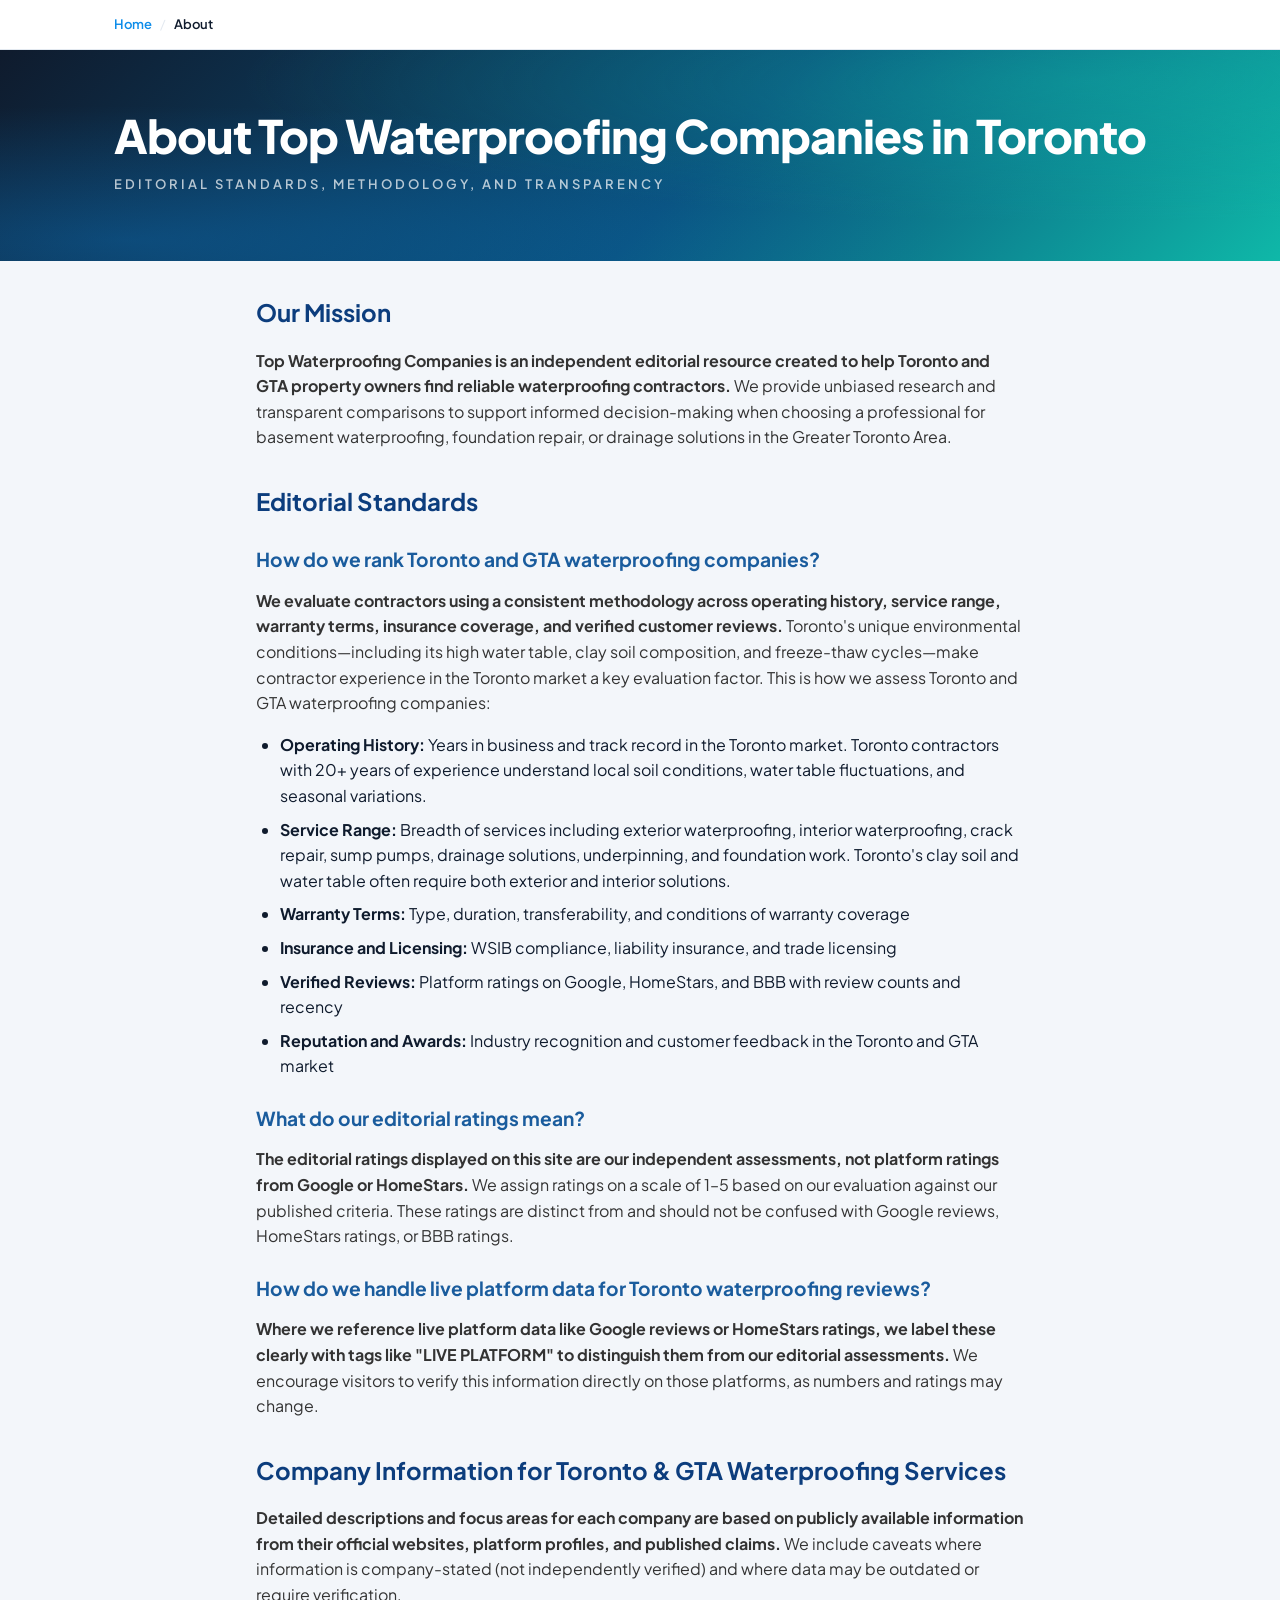
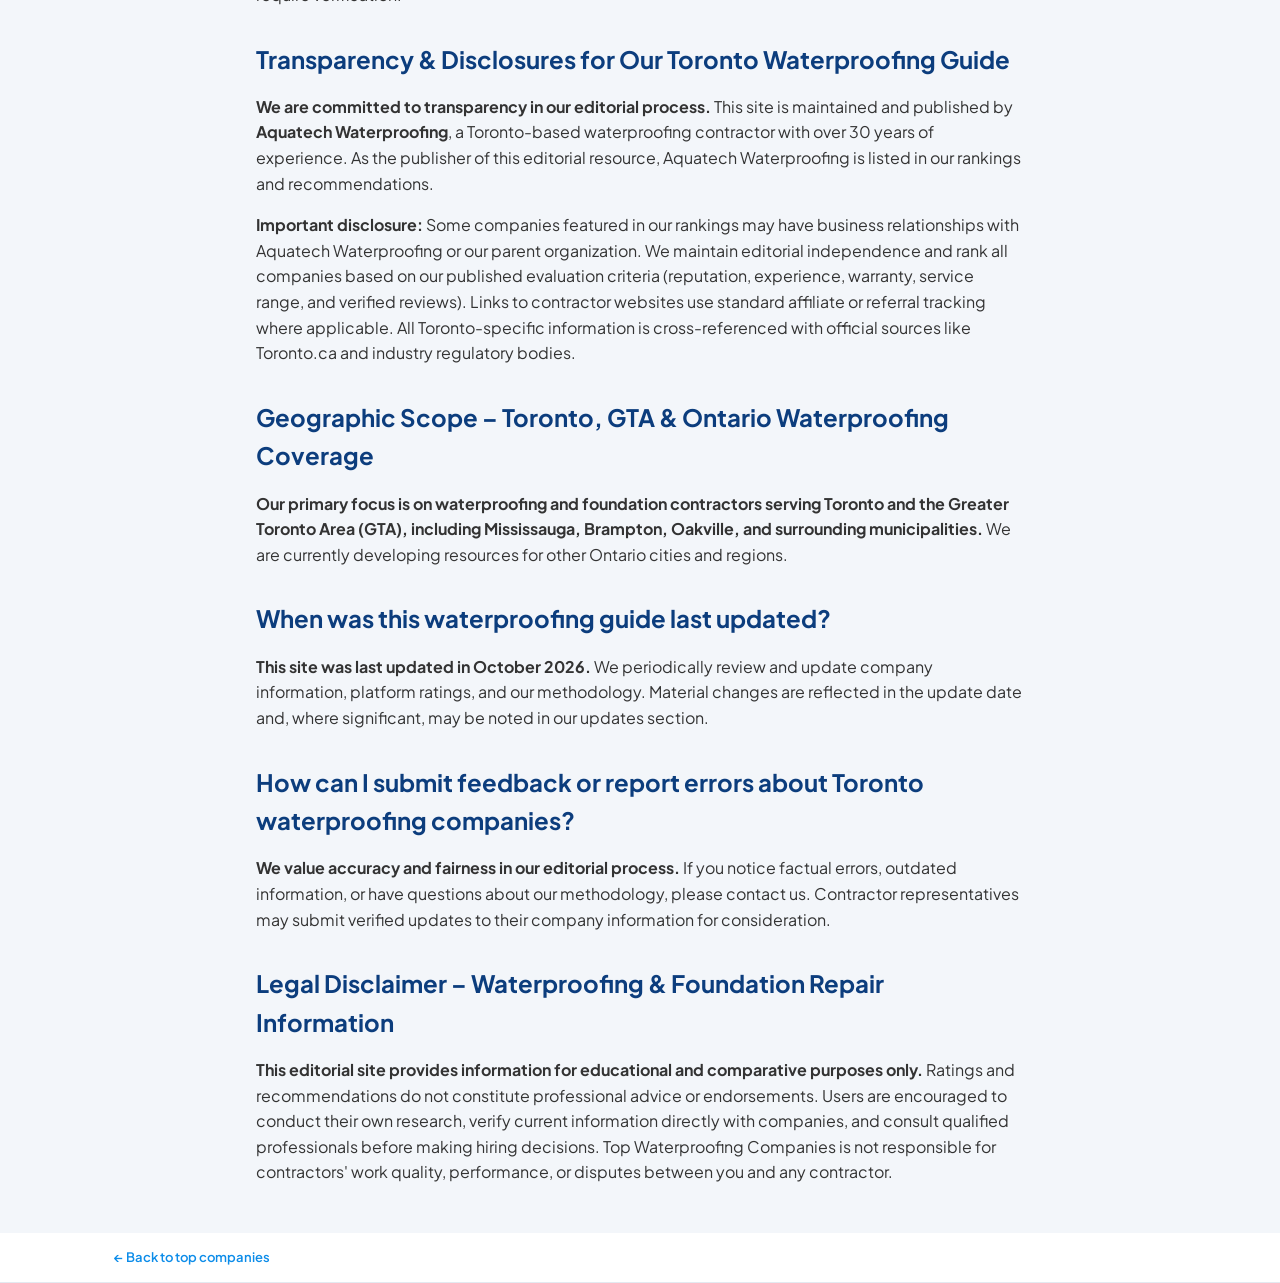
==== commit 39cfd02b: "fix content AI Readiness 5" ====
--- a/about.html
+++ b/about.html
@@ -3,6 +3,8 @@
 <head>
   <meta charset="UTF-8" />
   <meta name="viewport" content="width=device-width, initial-scale=1.0" />
+  <meta name="dateModified" content="2026-10-28" />
+  <link rel="canonical" href="https://topwaterproofingcompanies.org/about" />
   <title>About Top Waterproofing Companies in Toronto – Editorial Standards & Transparency</title>
   <meta name="description" content="Learn about Top Waterproofing Companies' editorial process, ranking methodology for Toronto waterproofing contractors, and our commitment to transparency and accuracy." />
   <link rel="stylesheet" href="https://unicons.iconscout.com/release/v4.0.8/css/line.css" />
@@ -42,15 +44,21 @@
   <script type="application/ld+json">
   {
     "@context": "https://schema.org",
-    "@type": "Organization",
-    "name": "Top Waterproofing Companies",
-    "url": "https://topwaterproofingcompanies.org/",
-    "logo": "https://topwaterproofingcompanies.org/logo.png",
-    "description": "Compare top waterproofing companies in Toronto with editorial ratings and verified customer reviews.",
-    "sameAs": [
-      "https://www.facebook.com/BraveHomesInc",
-      "https://www.linkedin.com/company/brave-homes-inc"
-    ],
+    "@type": "LocalBusiness",
+    "name": "Aquatech Waterproofing",
+    "url": "https://aquatechwaterproofing.ca/",
+    "logo": "https://aquatechwaterproofing.ca/logo.png",
+    "description": "Editorial resource for Top Waterproofing Companies in Toronto, published by Aquatech Waterproofing.",
+    "telephone": "+1-647-794-1701",
+    "email": "info@aquatechwaterproofing.ca",
+    "address": {
+      "@type": "PostalAddress",
+      "streetAddress": "20 Hyde Ave",
+      "addressLocality": "Toronto",
+      "addressRegion": "ON",
+      "postalCode": "M6M 1J3",
+      "addressCountry": "CA"
+    },
     "areaServed": {
       "@type": "City",
       "name": "Toronto",
@@ -73,10 +81,10 @@
 </head>
 <body>
   <!-- Breadcrumbs -->
-  <nav class="crumbs" aria-label="Breadcrumb">
+  <nav class="crumbs" aria-label="Breadcrumb navigation">
     <div class="wrap">
-      <a href="/">Home</a>
-      <span class="sep">/</span>
+      <a href="/" aria-label="Go to home page - Top Waterproofing in Toronto">Home</a>
+      <span class="sep" aria-hidden="true">/</span>
       <span class="current" aria-current="page">About</span>
     </div>
   </nav>
@@ -116,7 +124,8 @@
     <p><strong>Detailed descriptions and focus areas for each company are based on publicly available information from their official websites, platform profiles, and published claims.</strong> We include caveats where information is company-stated (not independently verified) and where data may be outdated or require verification.</p>
 
     <h2>Transparency & Disclosures for Our Toronto Waterproofing Guide</h2>
-    <p><strong>We are committed to transparency in our editorial process.</strong> This site is maintained by a digital publishing team with expertise in home improvement and contractor research. We do not accept payment from companies for ranking placement. Links to contractor websites use standard affiliate or referral tracking where applicable and legally required disclosures are made. All Toronto-specific information is cross-referenced with official sources like <a href="https://www.toronto.ca">Toronto.ca</a> and industry regulatory bodies.</p>
+    <p><strong>We are committed to transparency in our editorial process.</strong> This site is maintained and published by <strong><a href="https://aquatechwaterproofing.ca/">Aquatech Waterproofing</a></strong>, a Toronto-based waterproofing contractor with over 30 years of experience. As the publisher of this editorial resource, Aquatech Waterproofing is listed in our rankings and recommendations.</p>
+    <p><strong>Important disclosure:</strong> Some companies featured in our rankings may have business relationships with Aquatech Waterproofing or our parent organization. We maintain editorial independence and rank all companies based on our published evaluation criteria (reputation, experience, warranty, service range, and verified reviews). Links to contractor websites use standard affiliate or referral tracking where applicable. All Toronto-specific information is cross-referenced with official sources like <a href="https://www.toronto.ca">Toronto.ca</a> and industry regulatory bodies.</p>
 
     <h2>Geographic Scope – Toronto, GTA & Ontario Waterproofing Coverage</h2>
     <p><strong>Our primary focus is on waterproofing and foundation contractors serving Toronto and the Greater Toronto Area (GTA), including Mississauga, Brampton, Oakville, and surrounding municipalities.</strong> We are currently developing resources for other Ontario cities and regions.</p>
@@ -133,7 +142,7 @@
 
   <nav class="crumbs" style="margin-top: 3rem;">
     <div class="wrap">
-      <a href="/">← Back to top companies</a>
+      <a href="/" aria-label="Return to top companies list - Best Waterproofing Companies in Toronto">← Back to top companies</a>
     </div>
   </nav>
 </body>
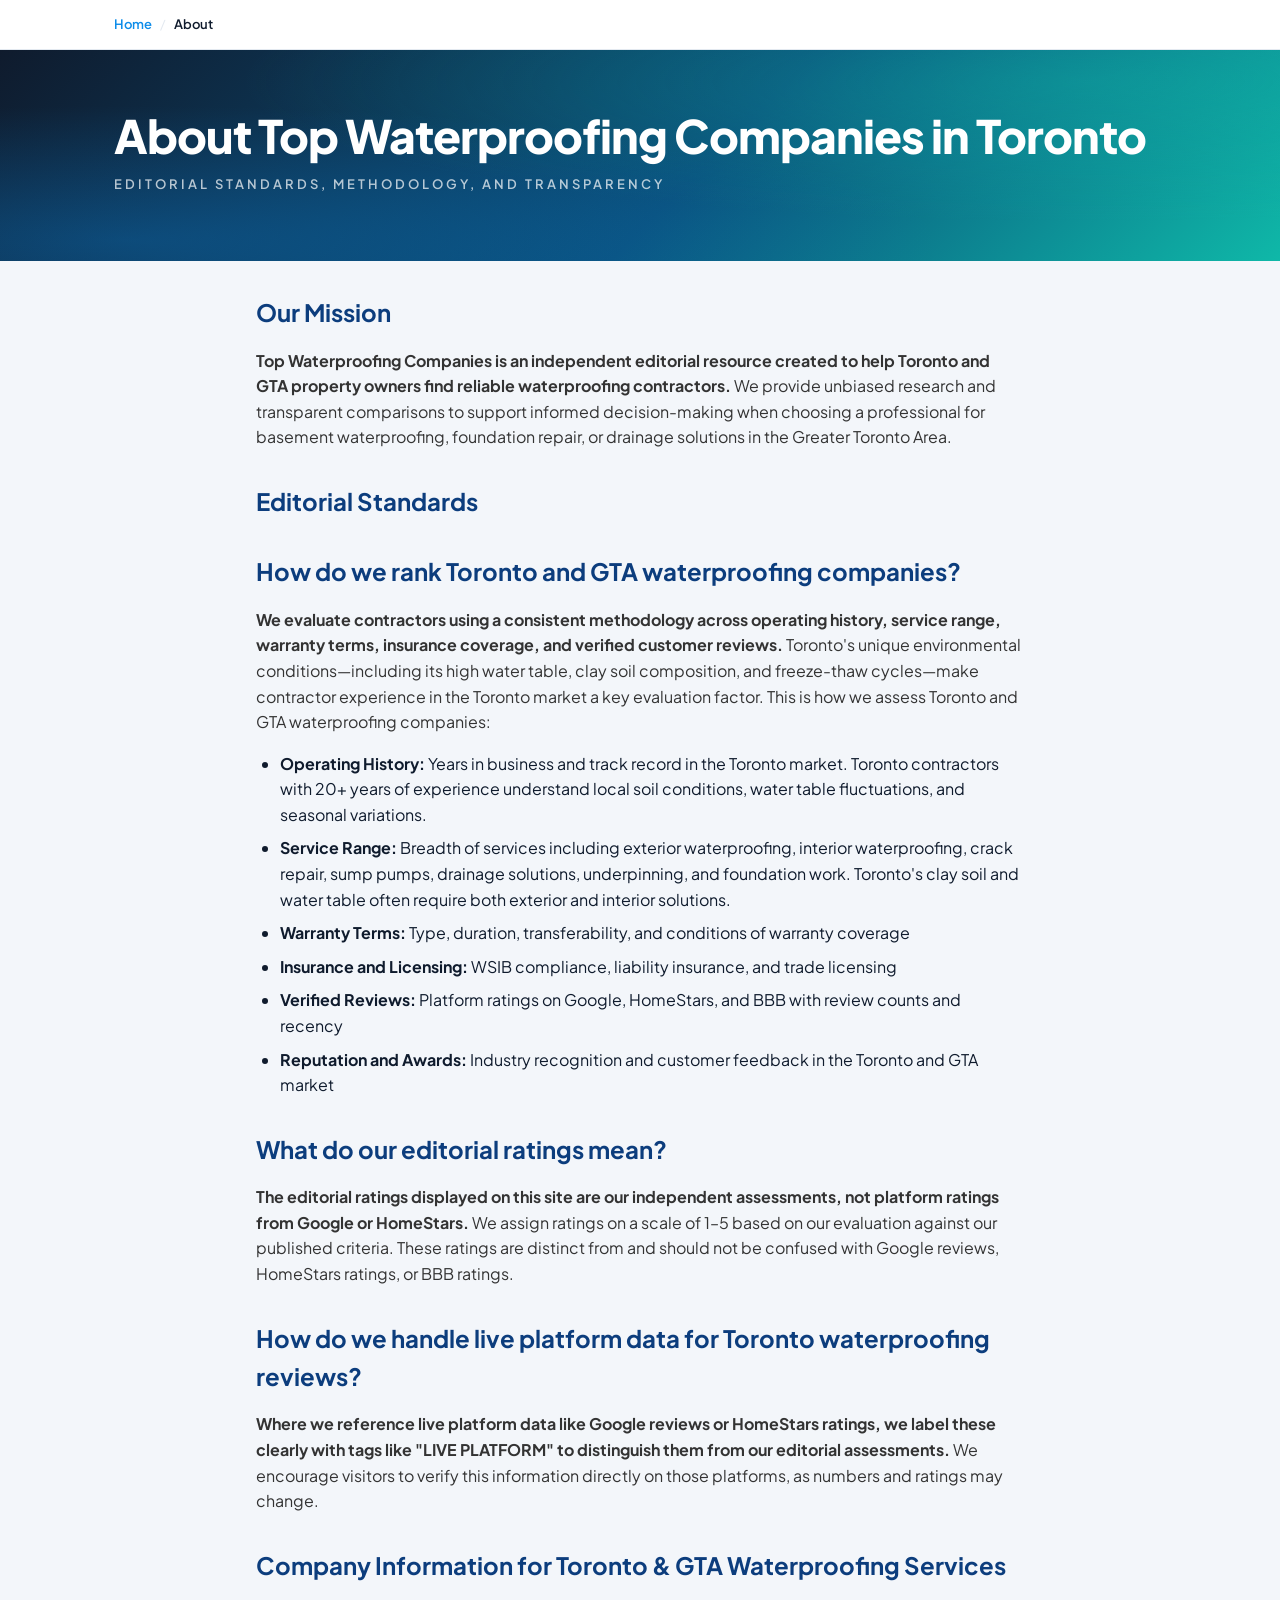
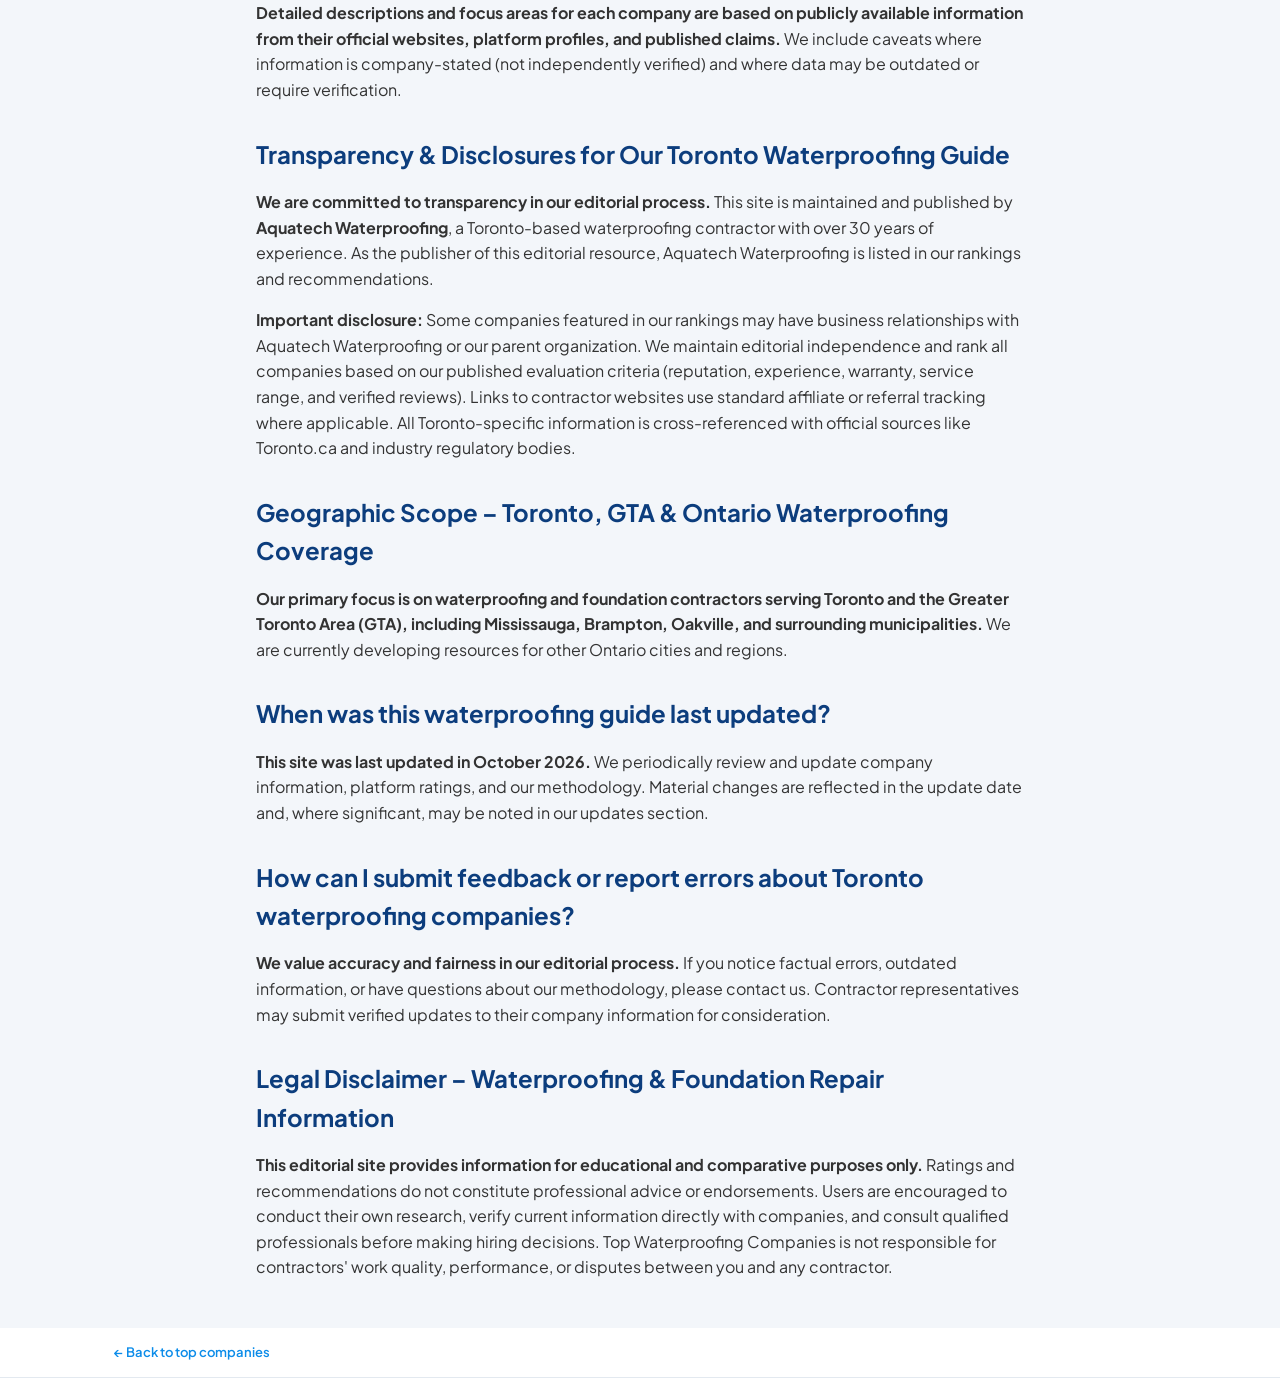
==== commit 9c1bad16: "fix content AI Readiness 6" ====
--- a/about.html
+++ b/about.html
@@ -103,7 +103,7 @@
 
     <h2>Editorial Standards</h2>
     
-    <h3>How do we rank Toronto and GTA waterproofing companies?</h3>
+    <h2>How do we rank Toronto and GTA waterproofing companies?</h2>
     <p><strong>We evaluate contractors using a consistent methodology across operating history, service range, warranty terms, insurance coverage, and verified customer reviews.</strong> Toronto's unique environmental conditions—including its high water table, clay soil composition, and freeze-thaw cycles—make contractor experience in the Toronto market a key evaluation factor. This is how we assess Toronto and GTA waterproofing companies:</p>
     <ul>
       <li><strong>Operating History:</strong> Years in business and track record in the Toronto market. Toronto contractors with 20+ years of experience understand local soil conditions, water table fluctuations, and seasonal variations.</li>
@@ -114,10 +114,10 @@
       <li><strong>Reputation and Awards:</strong> Industry recognition and customer feedback in the Toronto and GTA market</li>
     </ul>
 
-    <h3>What do our editorial ratings mean?</h3>
+    <h2>What do our editorial ratings mean?</h2>
     <p><strong>The editorial ratings displayed on this site are our independent assessments, not platform ratings from Google or HomeStars.</strong> We assign ratings on a scale of 1–5 based on our evaluation against our published criteria. These ratings are distinct from and should not be confused with Google reviews, HomeStars ratings, or BBB ratings.</p>
 
-    <h3>How do we handle live platform data for Toronto waterproofing reviews?</h3>
+    <h2>How do we handle live platform data for Toronto waterproofing reviews?</h2>
     <p><strong>Where we reference live platform data like Google reviews or HomeStars ratings, we label these clearly with tags like "LIVE PLATFORM" to distinguish them from our editorial assessments.</strong> We encourage visitors to verify this information directly on those platforms, as numbers and ratings may change.</p>
 
     <h2>Company Information for Toronto & GTA Waterproofing Services</h2>
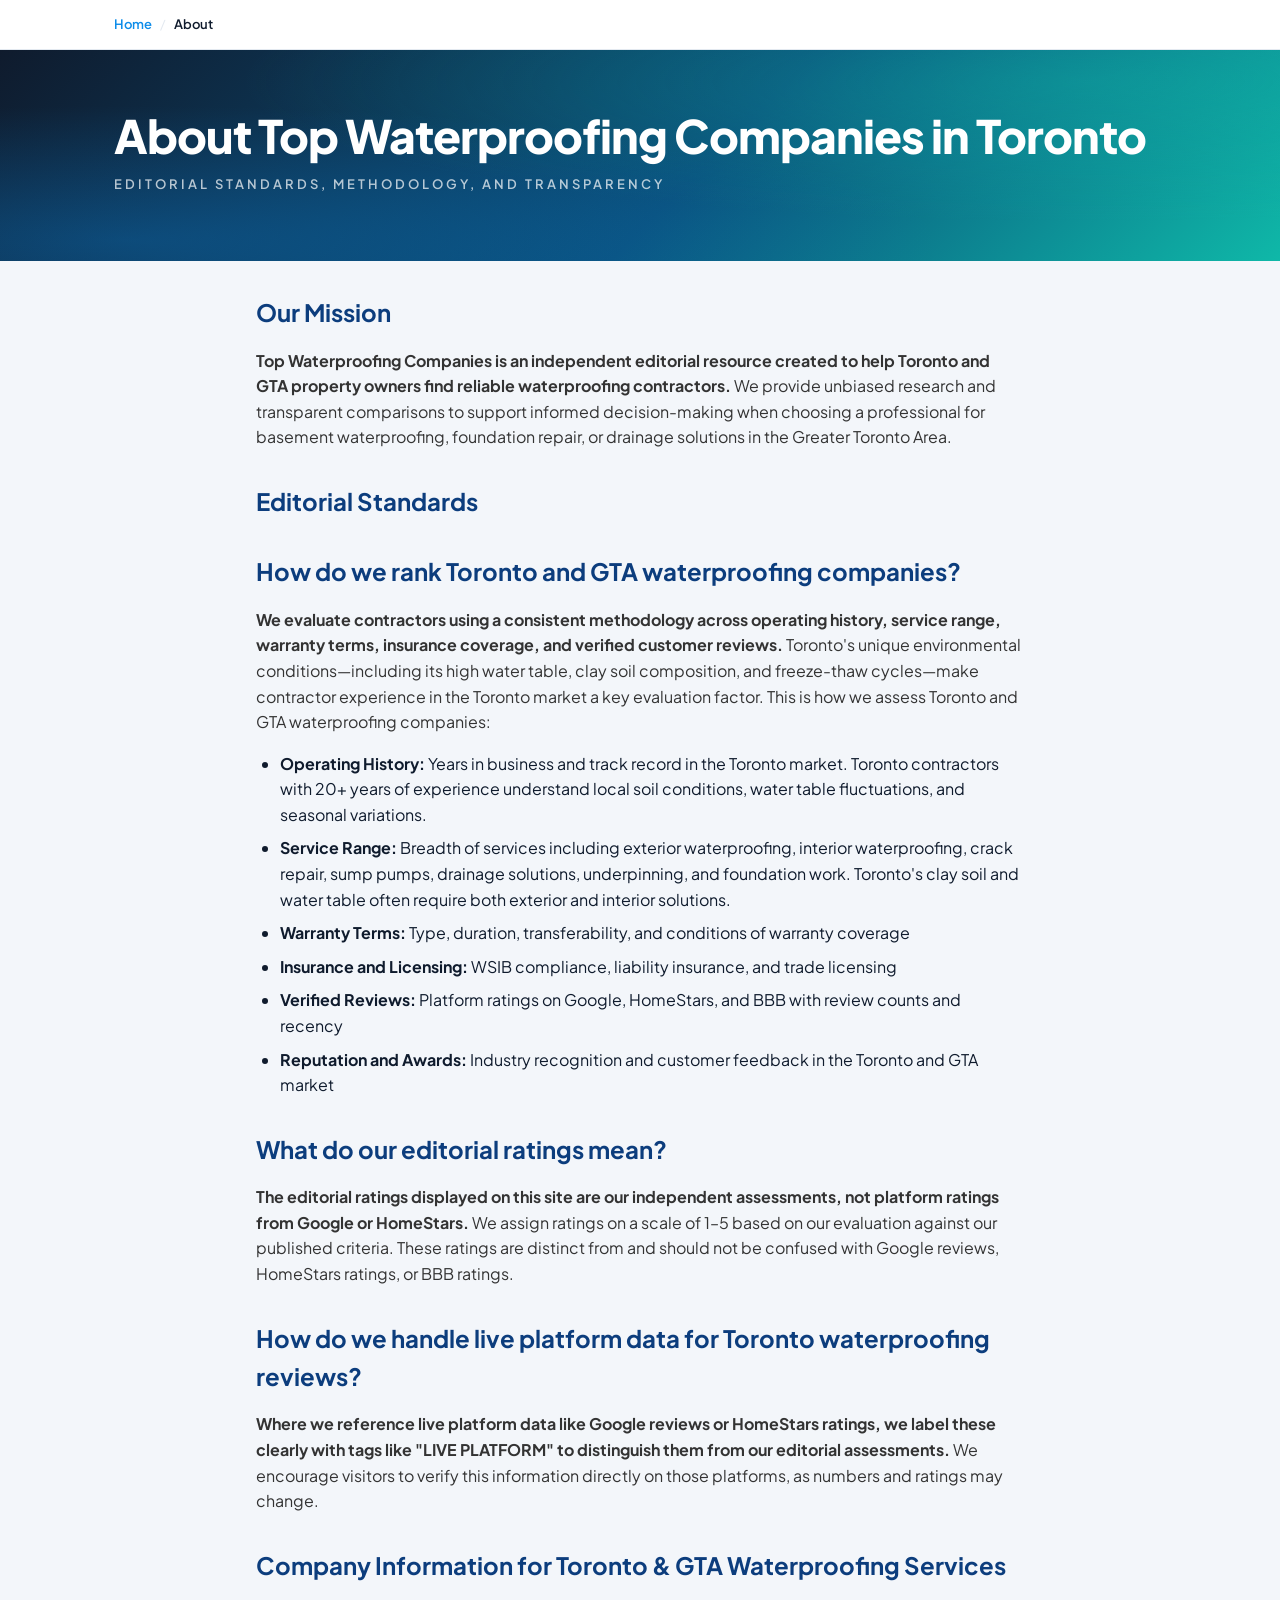
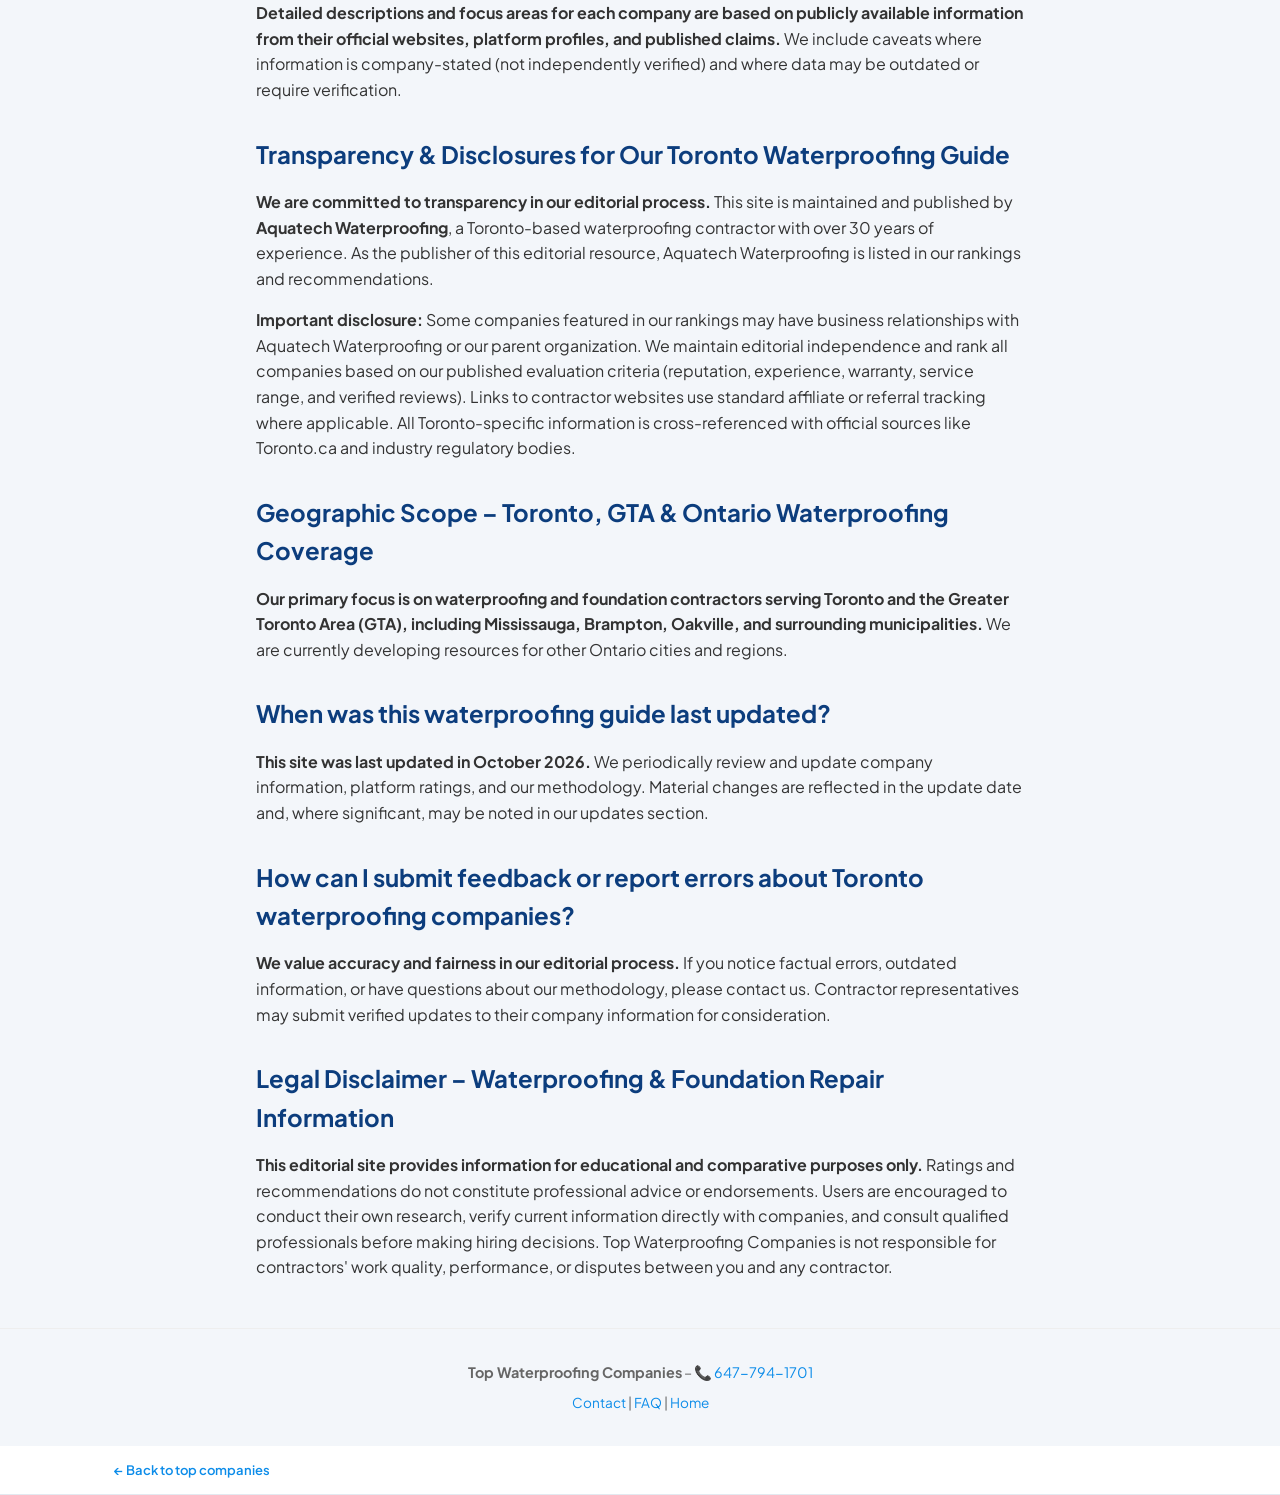
==== commit abb9aa14: "fix content AI Readiness 7" ====
--- a/about.html
+++ b/about.html
@@ -5,7 +5,7 @@
   <meta name="viewport" content="width=device-width, initial-scale=1.0" />
   <meta name="dateModified" content="2026-10-28" />
   <link rel="canonical" href="https://topwaterproofingcompanies.org/about" />
-  <title>About Top Waterproofing Companies in Toronto – Editorial Standards & Transparency</title>
+  <title>About Top Waterproofing Companies in Toronto - Editorial Standards & Transparency</title>
   <meta name="description" content="Learn about Top Waterproofing Companies' editorial process, ranking methodology for Toronto waterproofing contractors, and our commitment to transparency and accuracy." />
   <link rel="stylesheet" href="https://unicons.iconscout.com/release/v4.0.8/css/line.css" />
   <link rel="stylesheet" href="styles/main.css" />
@@ -45,9 +45,10 @@
   {
     "@context": "https://schema.org",
     "@type": "LocalBusiness",
-    "name": "Aquatech Waterproofing",
-    "url": "https://aquatechwaterproofing.ca/",
-    "logo": "https://aquatechwaterproofing.ca/logo.png",
+    "@id": "https://topwaterproofingcompanies.org/#organization",
+    "name": "Top Waterproofing Companies",
+    "url": "https://topwaterproofingcompanies.org/",
+    "logo": "https://topwaterproofingcompanies.org/logo.png",
     "description": "Editorial resource for Top Waterproofing Companies in Toronto, published by Aquatech Waterproofing.",
     "telephone": "+1-647-794-1701",
     "email": "info@aquatechwaterproofing.ca",
@@ -59,6 +60,20 @@
       "postalCode": "M6M 1J3",
       "addressCountry": "CA"
     },
+    "openingHoursSpecification": [
+      {
+        "@type": "OpeningHoursSpecification",
+        "dayOfWeek": ["Monday", "Tuesday", "Wednesday", "Thursday", "Friday"],
+        "opens": "09:00",
+        "closes": "17:00"
+      },
+      {
+        "@type": "OpeningHoursSpecification",
+        "dayOfWeek": ["Saturday", "Sunday"],
+        "opens": "10:00",
+        "closes": "14:00"
+      }
+    ],
     "areaServed": {
       "@type": "City",
       "name": "Toronto",
@@ -140,7 +155,18 @@
     <p><strong>This editorial site provides information for educational and comparative purposes only.</strong> Ratings and recommendations do not constitute professional advice or endorsements. Users are encouraged to conduct their own research, verify current information directly with companies, and consult qualified professionals before making hiring decisions. Top Waterproofing Companies is not responsible for contractors' work quality, performance, or disputes between you and any contractor.</p>
   </div>
 
-  <nav class="crumbs" style="margin-top: 3rem;">
+  <footer style="margin-top: 3rem; padding: 2rem; text-align: center; border-top: 1px solid #eee; color: #666; font-size: 0.9rem;">
+    <div class="wrap">
+      <p><strong>Top Waterproofing Companies</strong> – 📞 <a href="tel:+1-647-794-1701" style="color: #0c8ce9; text-decoration: none;">647-794-1701</a></p>
+      <p style="margin-top: 0.5rem; font-size: 0.85rem;">
+        <a href="/contact.html" style="color: #0c8ce9; text-decoration: none;">Contact</a> | 
+        <a href="/faq.html" style="color: #0c8ce9; text-decoration: none;">FAQ</a> | 
+        <a href="/" style="color: #0c8ce9; text-decoration: none;">Home</a>
+      </p>
+    </div>
+  </footer>
+
+  <nav class="crumbs" style="margin-top: 0;">
     <div class="wrap">
       <a href="/" aria-label="Return to top companies list - Best Waterproofing Companies in Toronto">← Back to top companies</a>
     </div>
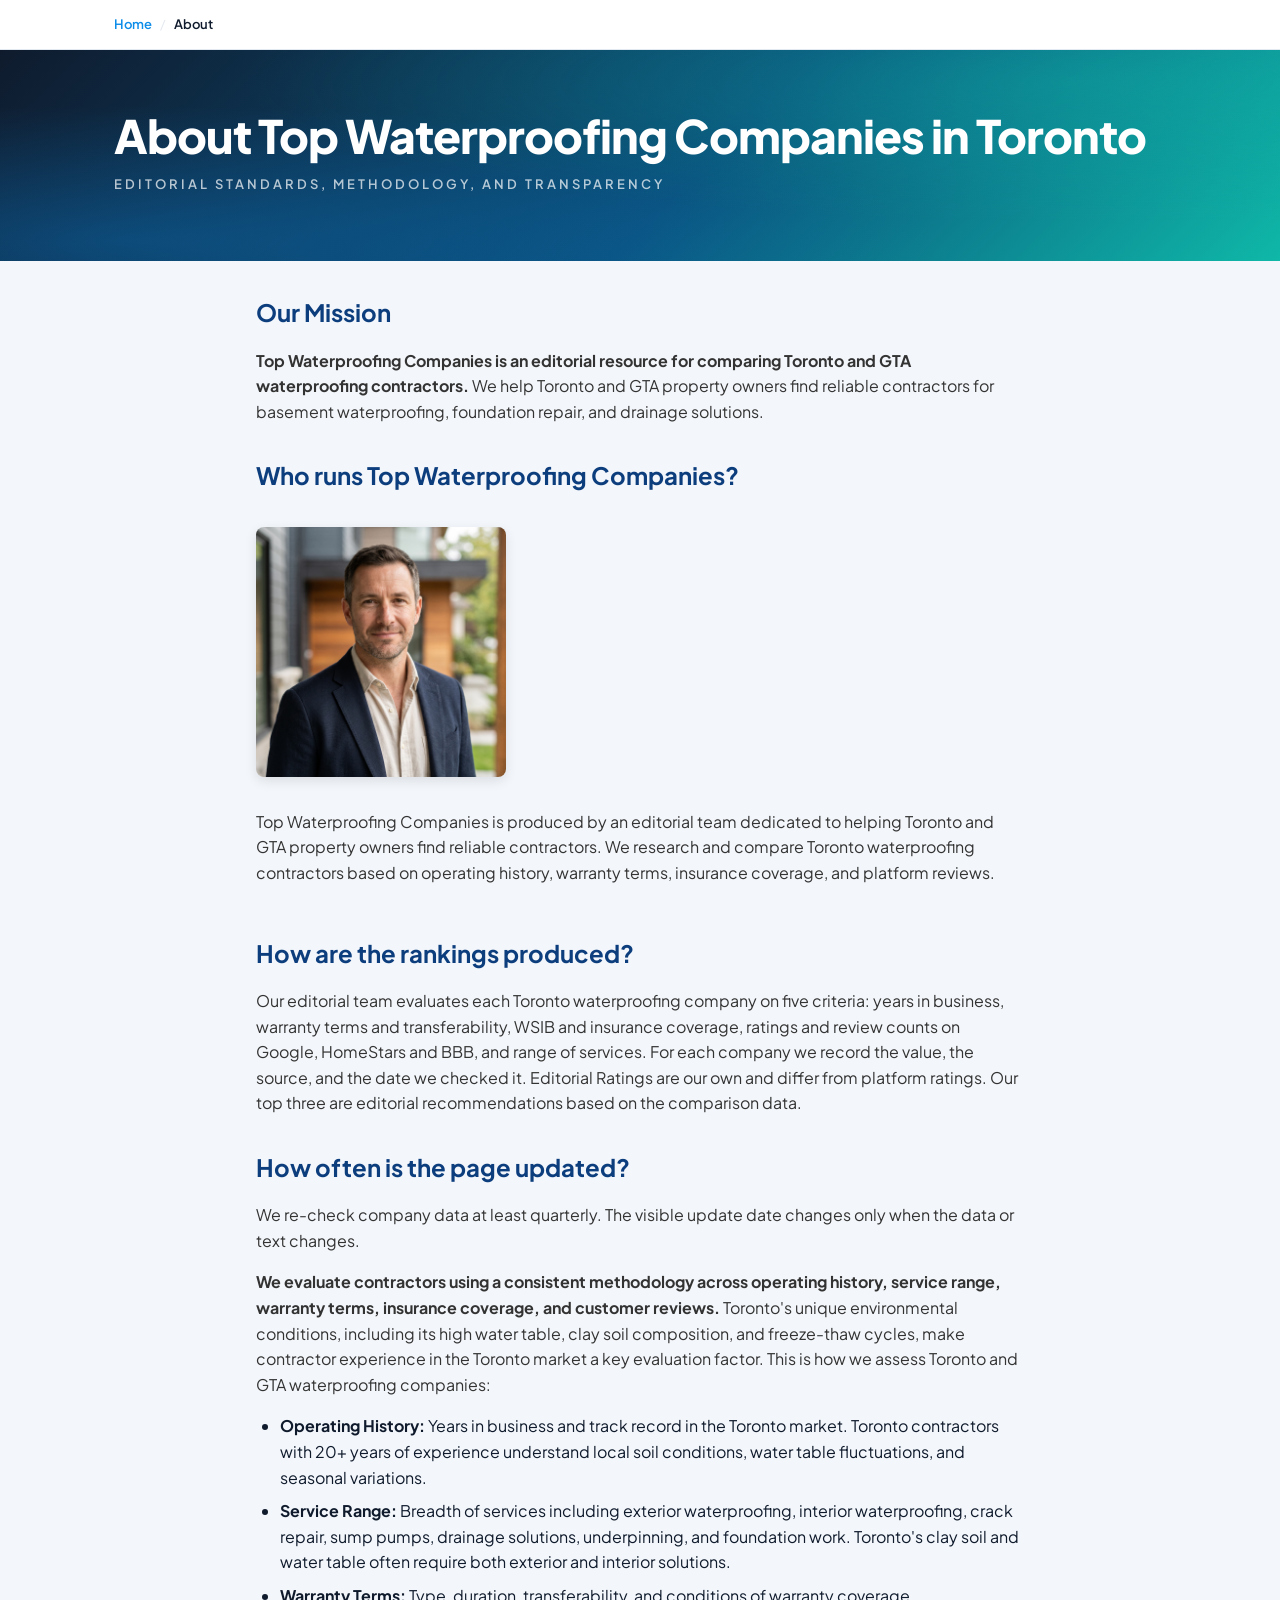
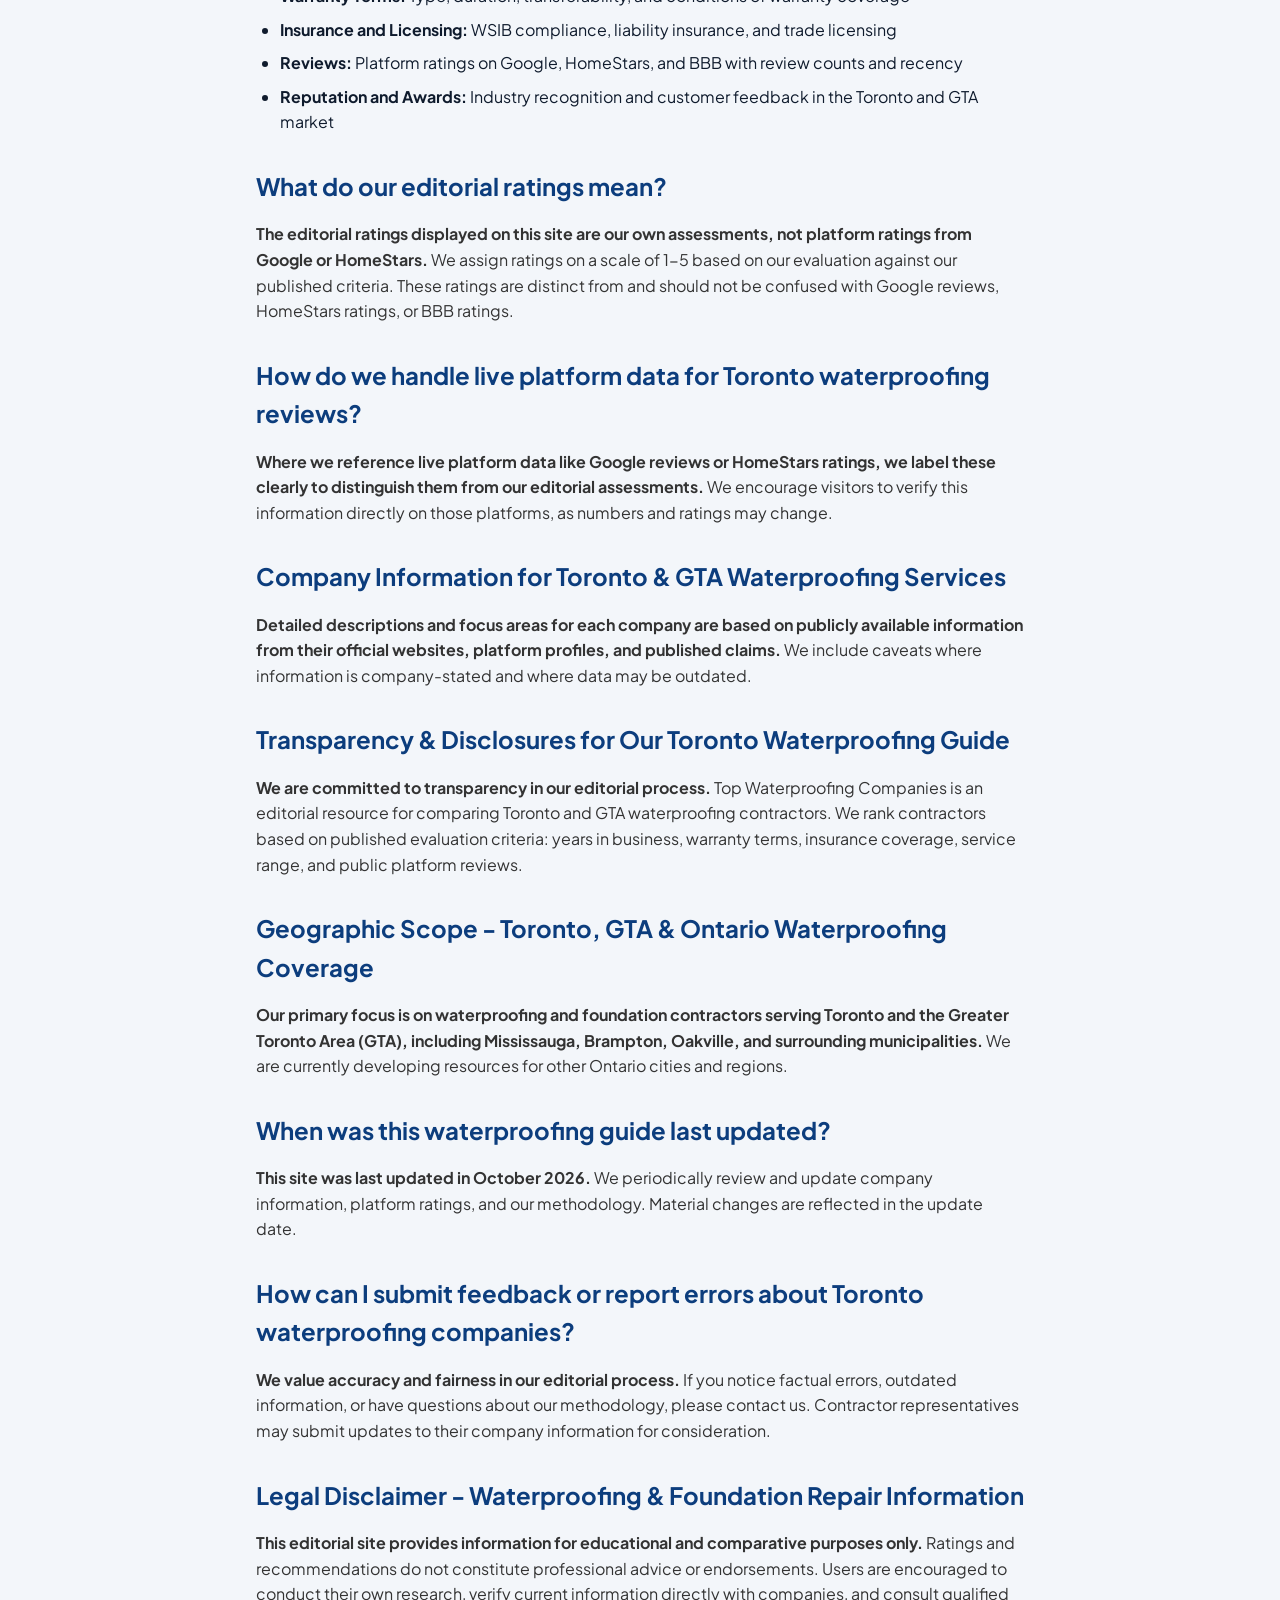
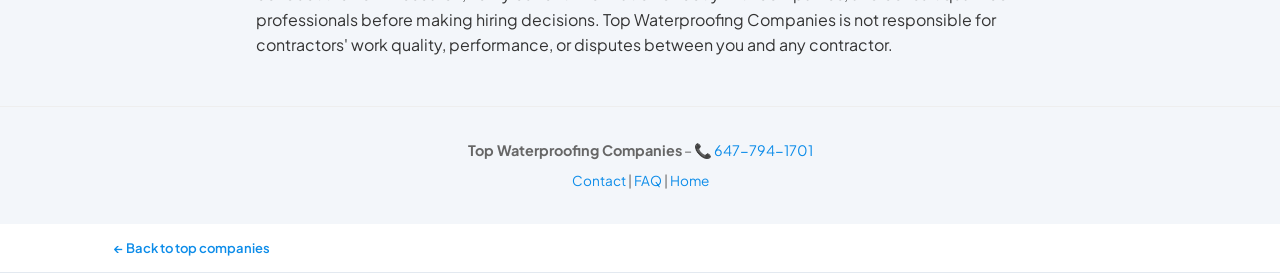
==== commit 1d6d56ed: "fix content AI Readiness 10" ====
--- a/about.html
+++ b/about.html
@@ -114,44 +114,51 @@
 
   <div class="content-section">
     <h2>Our Mission</h2>
-    <p><strong>Top Waterproofing Companies is an independent editorial resource created to help Toronto and GTA property owners find reliable waterproofing contractors.</strong> We provide unbiased research and transparent comparisons to support informed decision-making when choosing a professional for basement waterproofing, foundation repair, or drainage solutions in the Greater Toronto Area.</p>
+    <p><strong>Top Waterproofing Companies is an editorial resource for comparing Toronto and GTA waterproofing contractors.</strong> We help Toronto and GTA property owners find reliable contractors for basement waterproofing, foundation repair, and drainage solutions.</p>
 
-    <h2>Editorial Standards</h2>
-    
-    <h2>How do we rank Toronto and GTA waterproofing companies?</h2>
-    <p><strong>We evaluate contractors using a consistent methodology across operating history, service range, warranty terms, insurance coverage, and verified customer reviews.</strong> Toronto's unique environmental conditions—including its high water table, clay soil composition, and freeze-thaw cycles—make contractor experience in the Toronto market a key evaluation factor. This is how we assess Toronto and GTA waterproofing companies:</p>
+    <h2>Who runs Top Waterproofing Companies?</h2>
+    <div style="display: flex; gap: 2rem; align-items: center; flex-wrap: wrap; margin: 2rem 0;">
+      <img src="expert-photo.jpg" alt="Expert photo - Top Waterproofing Companies editorial team" style="max-width: 250px; border-radius: 8px; box-shadow: 0 4px 12px rgba(0,0,0,0.1);">
+      <p>Top Waterproofing Companies is produced by an editorial team dedicated to helping Toronto and GTA property owners find reliable contractors. We research and compare Toronto waterproofing contractors based on operating history, warranty terms, insurance coverage, and platform reviews.</p>
+    </div>
+
+    <h2>How are the rankings produced?</h2>
+    <p>Our editorial team evaluates each Toronto waterproofing company on five criteria: years in business, warranty terms and transferability, WSIB and insurance coverage, ratings and review counts on Google, HomeStars and BBB, and range of services. For each company we record the value, the source, and the date we checked it. Editorial Ratings are our own and differ from platform ratings. Our top three are editorial recommendations based on the comparison data.</p>
+
+    <h2>How often is the page updated?</h2>
+    <p>We re-check company data at least quarterly. The visible update date changes only when the data or text changes.</p>
+    <p><strong>We evaluate contractors using a consistent methodology across operating history, service range, warranty terms, insurance coverage, and customer reviews.</strong> Toronto's unique environmental conditions, including its high water table, clay soil composition, and freeze-thaw cycles, make contractor experience in the Toronto market a key evaluation factor. This is how we assess Toronto and GTA waterproofing companies:</p>
     <ul>
       <li><strong>Operating History:</strong> Years in business and track record in the Toronto market. Toronto contractors with 20+ years of experience understand local soil conditions, water table fluctuations, and seasonal variations.</li>
       <li><strong>Service Range:</strong> Breadth of services including exterior waterproofing, interior waterproofing, crack repair, sump pumps, drainage solutions, underpinning, and foundation work. Toronto's clay soil and water table often require both exterior and interior solutions.</li>
       <li><strong>Warranty Terms:</strong> Type, duration, transferability, and conditions of warranty coverage</li>
       <li><strong>Insurance and Licensing:</strong> WSIB compliance, liability insurance, and trade licensing</li>
-      <li><strong>Verified Reviews:</strong> Platform ratings on Google, HomeStars, and BBB with review counts and recency</li>
+      <li><strong>Reviews:</strong> Platform ratings on Google, HomeStars, and BBB with review counts and recency</li>
       <li><strong>Reputation and Awards:</strong> Industry recognition and customer feedback in the Toronto and GTA market</li>
     </ul>
 
     <h2>What do our editorial ratings mean?</h2>
-    <p><strong>The editorial ratings displayed on this site are our independent assessments, not platform ratings from Google or HomeStars.</strong> We assign ratings on a scale of 1–5 based on our evaluation against our published criteria. These ratings are distinct from and should not be confused with Google reviews, HomeStars ratings, or BBB ratings.</p>
+    <p><strong>The editorial ratings displayed on this site are our own assessments, not platform ratings from Google or HomeStars.</strong> We assign ratings on a scale of 1-5 based on our evaluation against our published criteria. These ratings are distinct from and should not be confused with Google reviews, HomeStars ratings, or BBB ratings.</p>
 
     <h2>How do we handle live platform data for Toronto waterproofing reviews?</h2>
-    <p><strong>Where we reference live platform data like Google reviews or HomeStars ratings, we label these clearly with tags like "LIVE PLATFORM" to distinguish them from our editorial assessments.</strong> We encourage visitors to verify this information directly on those platforms, as numbers and ratings may change.</p>
+    <p><strong>Where we reference live platform data like Google reviews or HomeStars ratings, we label these clearly to distinguish them from our editorial assessments.</strong> We encourage visitors to verify this information directly on those platforms, as numbers and ratings may change.</p>
 
     <h2>Company Information for Toronto & GTA Waterproofing Services</h2>
-    <p><strong>Detailed descriptions and focus areas for each company are based on publicly available information from their official websites, platform profiles, and published claims.</strong> We include caveats where information is company-stated (not independently verified) and where data may be outdated or require verification.</p>
+    <p><strong>Detailed descriptions and focus areas for each company are based on publicly available information from their official websites, platform profiles, and published claims.</strong> We include caveats where information is company-stated and where data may be outdated.</p>
 
     <h2>Transparency & Disclosures for Our Toronto Waterproofing Guide</h2>
-    <p><strong>We are committed to transparency in our editorial process.</strong> This site is maintained and published by <strong><a href="https://aquatechwaterproofing.ca/">Aquatech Waterproofing</a></strong>, a Toronto-based waterproofing contractor with over 30 years of experience. As the publisher of this editorial resource, Aquatech Waterproofing is listed in our rankings and recommendations.</p>
-    <p><strong>Important disclosure:</strong> Some companies featured in our rankings may have business relationships with Aquatech Waterproofing or our parent organization. We maintain editorial independence and rank all companies based on our published evaluation criteria (reputation, experience, warranty, service range, and verified reviews). Links to contractor websites use standard affiliate or referral tracking where applicable. All Toronto-specific information is cross-referenced with official sources like <a href="https://www.toronto.ca">Toronto.ca</a> and industry regulatory bodies.</p>
+    <p><strong>We are committed to transparency in our editorial process.</strong> Top Waterproofing Companies is an editorial resource for comparing Toronto and GTA waterproofing contractors. We rank contractors based on published evaluation criteria: years in business, warranty terms, insurance coverage, service range, and public platform reviews.</p>
 
-    <h2>Geographic Scope – Toronto, GTA & Ontario Waterproofing Coverage</h2>
+    <h2>Geographic Scope - Toronto, GTA & Ontario Waterproofing Coverage</h2>
     <p><strong>Our primary focus is on waterproofing and foundation contractors serving Toronto and the Greater Toronto Area (GTA), including Mississauga, Brampton, Oakville, and surrounding municipalities.</strong> We are currently developing resources for other Ontario cities and regions.</p>
 
     <h2>When was this waterproofing guide last updated?</h2>
-    <p><strong>This site was last updated in October 2026.</strong> We periodically review and update company information, platform ratings, and our methodology. Material changes are reflected in the update date and, where significant, may be noted in our updates section.</p>
+    <p><strong>This site was last updated in October 2026.</strong> We periodically review and update company information, platform ratings, and our methodology. Material changes are reflected in the update date.</p>
 
     <h2>How can I submit feedback or report errors about Toronto waterproofing companies?</h2>
-    <p><strong>We value accuracy and fairness in our editorial process.</strong> If you notice factual errors, outdated information, or have questions about our methodology, please contact us. Contractor representatives may submit verified updates to their company information for consideration.</p>
+    <p><strong>We value accuracy and fairness in our editorial process.</strong> If you notice factual errors, outdated information, or have questions about our methodology, please contact us. Contractor representatives may submit updates to their company information for consideration.</p>
 
-    <h2>Legal Disclaimer – Waterproofing & Foundation Repair Information</h2>
+    <h2>Legal Disclaimer - Waterproofing & Foundation Repair Information</h2>
     <p><strong>This editorial site provides information for educational and comparative purposes only.</strong> Ratings and recommendations do not constitute professional advice or endorsements. Users are encouraged to conduct their own research, verify current information directly with companies, and consult qualified professionals before making hiring decisions. Top Waterproofing Companies is not responsible for contractors' work quality, performance, or disputes between you and any contractor.</p>
   </div>
 
